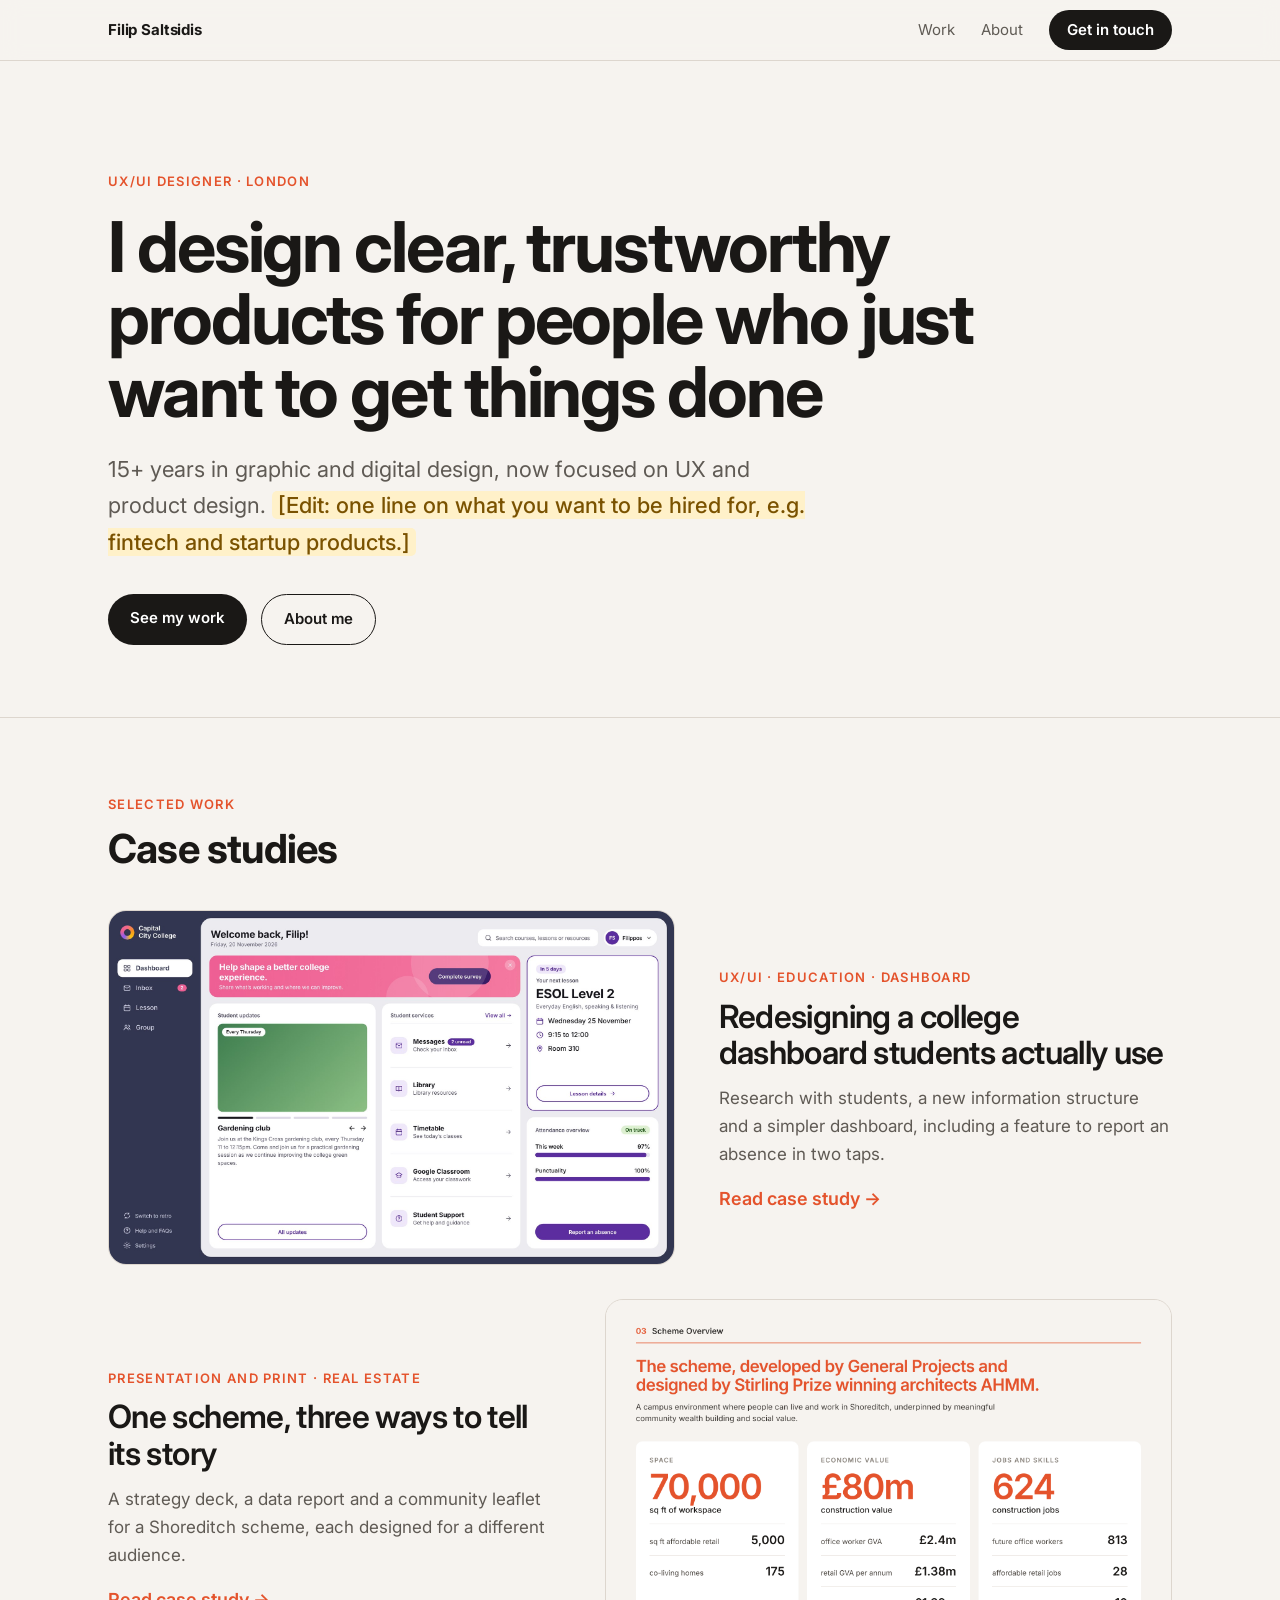
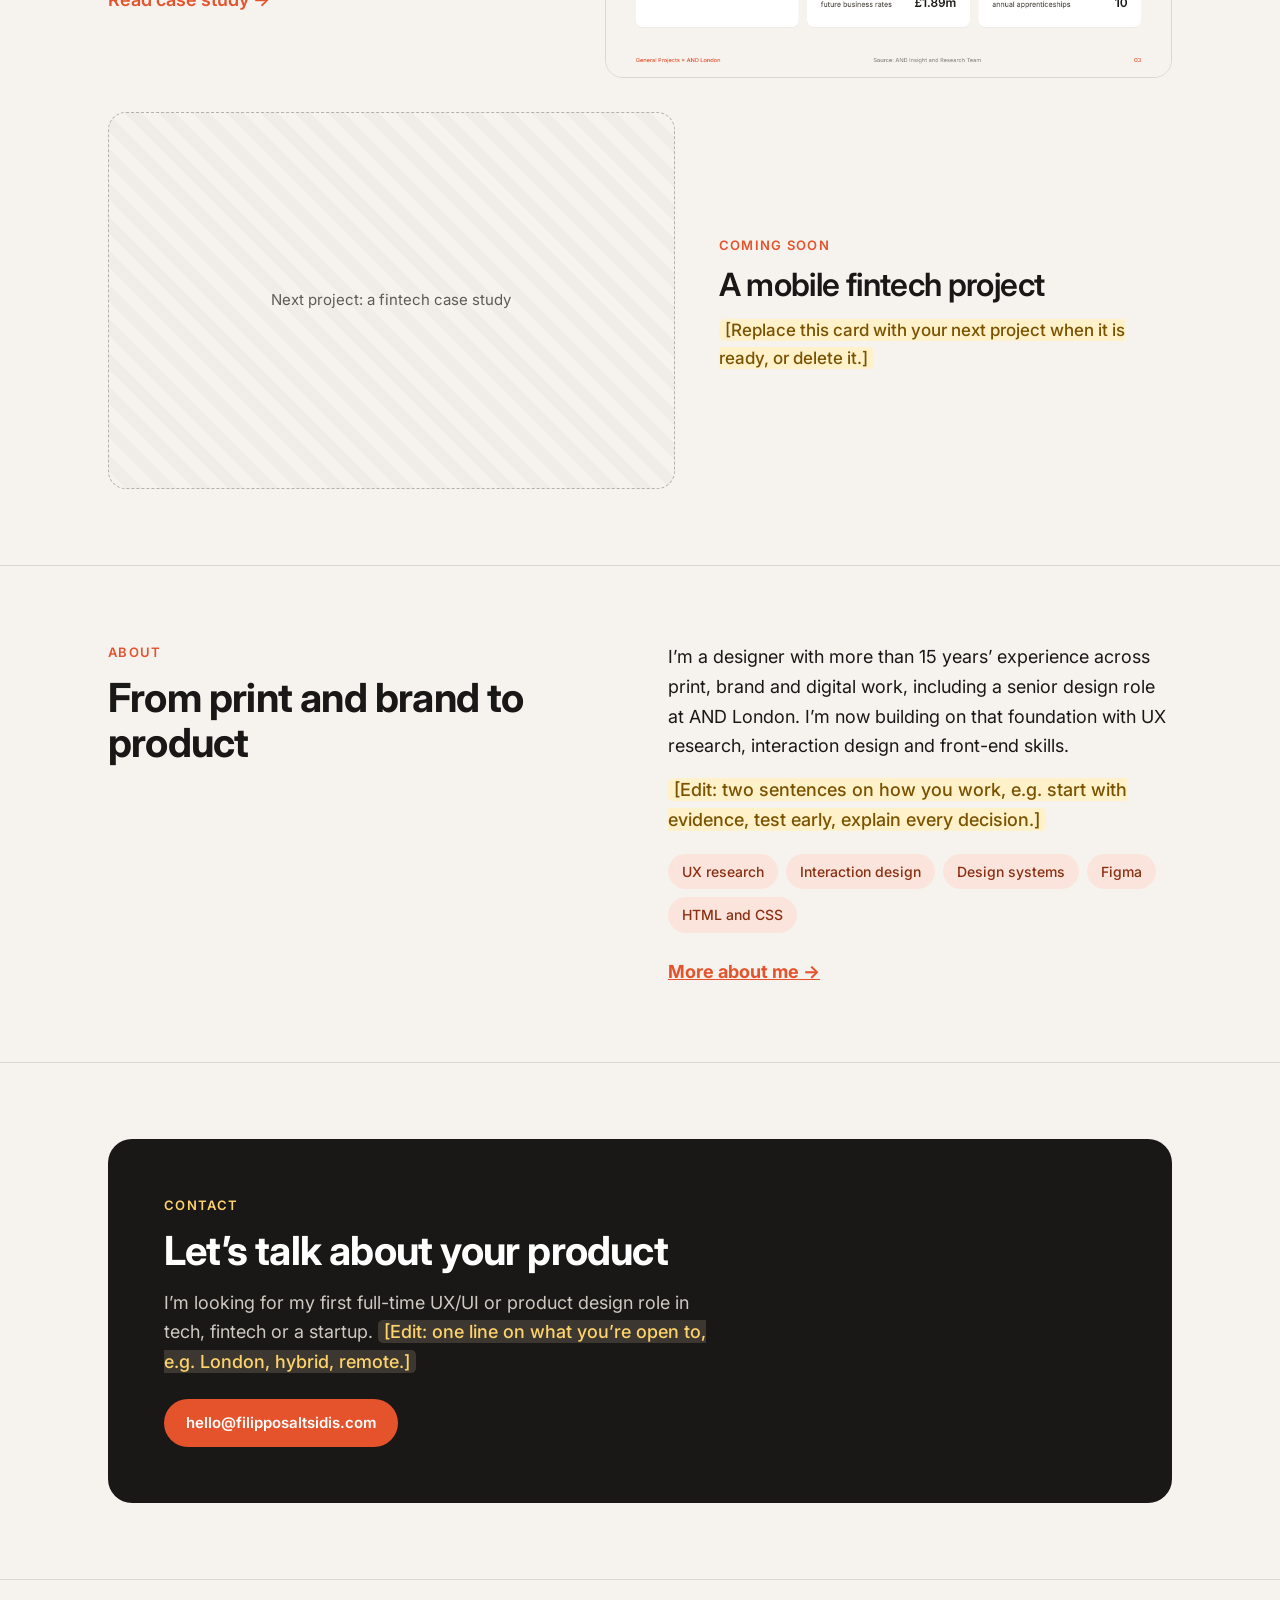
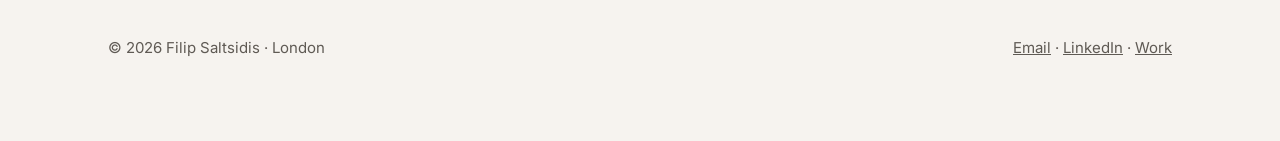
==== index.html @ 52b1c19d "Add files via upload" ====
<!DOCTYPE html>
<html lang="en"><head><meta charset="utf-8">
<meta name="viewport" content="width=device-width,initial-scale=1">
<title>Filip Saltsidis · UX/UI designer, London</title>
<meta name="description" content="UX/UI designer with 15+ years in digital and print design. Case studies in product, dashboards and fintech.">
<meta property="og:title" content="Filip Saltsidis · UX/UI designer, London"><meta property="og:description" content="UX/UI designer with 15+ years in digital and print design. Case studies in product, dashboards and fintech.">
<link rel="icon" href="data:image/svg+xml,%3Csvg xmlns='http://www.w3.org/2000/svg' viewBox='0 0 64 64'%3E%3Crect width='64' height='64' rx='14' fill='%231A1816'/%3E%3Ctext x='32' y='44' font-family='Arial' font-weight='700' font-size='34' text-anchor='middle' fill='%23E4532C'%3EF%3C/text%3E%3C/svg%3E">
<link rel="preconnect" href="https://fonts.googleapis.com">
<link href="https://fonts.googleapis.com/css2?family=Inter:wght@400;500;600;700&display=swap" rel="stylesheet">
<link rel="stylesheet" href="style.css">
</head><body>
<nav><div class="w"><a class="logo" href="index.html">Filip Saltsidis</a>
<a href="index.html#work">Work</a><a href="about.html">About</a><a class="btn" href="index.html#contact">Get in touch</a></div></nav>

<header class="hero"><div class="w">
<span class="tag">UX/UI designer · London</span>
<h1>I design clear, trustworthy products for people who just want to get things done</h1>
<p class="lead">15+ years in graphic and digital design, now focused on UX and product design. <span class="ph">[Edit: one line on what you want to be hired for, e.g. fintech and startup products.]</span></p>
<div class="cta"><a class="btn" href="#work">See my work</a><a class="btn ghost" href="about.html">About me</a></div>
</div></header>

<section id="work"><div class="w">
<div class="k">Selected work</div><h2>Case studies</h2>
<div class="projects">

<a class="project" href="work/dashboard.html">
<div class="pimg"><img src="img/dashboard-redesign.jpg" alt="Redesigned student dashboard for Capital City College" loading="lazy"></div>
<div><span class="tag">UX/UI · Education · Dashboard</span><h3>Redesigning a college dashboard students actually use</h3>
<p>Research with students, a new information structure and a simpler dashboard, including a feature to report an absence in two taps.</p><span class="more">Read case study →</span></div></a>

<a class="project" href="work/singer-street.html">
<div class="pimg"><img src="img/redesign-02-scheme-overview.png" alt="Redesigned Scheme Overview slide" loading="lazy"></div>
<div><span class="tag">Presentation and print · Real estate</span><h3>One scheme, three ways to tell its story</h3>
<p>A strategy deck, a data report and a community leaflet for a Shoreditch scheme, each designed for a different audience.</p><span class="more">Read case study →</span></div></a>

<div class="project soon">
<div class="pimg">Next project: a fintech case study</div>
<div><span class="tag">Coming soon</span><h3>A mobile fintech project</h3>
<p><span class="ph">[Replace this card with your next project when it is ready, or delete it.]</span></p></div></div>

</div></div></section>

<section id="about"><div class="w"><div class="about-grid">
<div><div class="k">About</div><h2>From print and brand to product</h2></div>
<div><p>I’m a designer with more than 15 years’ experience across print, brand and digital work, including a senior design role at AND London. I’m now building on that foundation with UX research, interaction design and front-end skills.</p>
<p><span class="ph">[Edit: two sentences on how you work, e.g. start with evidence, test early, explain every decision.]</span></p>
<div class="chips"><span class="chip">UX research</span><span class="chip">Interaction design</span><span class="chip">Design systems</span><span class="chip">Figma</span><span class="chip">HTML and CSS</span></div>
<p style="margin-top:24px"><a href="about.html"><b>More about me →</b></a></p></div>
</div></div></section>
<section id="contact"><div class="w"><div class="contact-box">
<div class="k" style="color:#ffd36b">Contact</div>
<h2>Let’s talk about your product</h2>
<p>I’m looking for my first full-time UX/UI or product design role in tech, fintech or a startup. <span class="ph">[Edit: one line on what you’re open to, e.g. London, hybrid, remote.]</span></p>
<a class="btn" href="mailto:hello@filipposaltsidis.com">hello@filipposaltsidis.com</a>
</div></div></section>
<footer><div class="w"><div class="row"><span>© 2026 Filip Saltsidis · London</span>
<span><a href="mailto:hello@filipposaltsidis.com">Email</a> · <a href="https://www.linkedin.com/in/your-profile">LinkedIn</a> · <a href="index.html#work">Work</a></span></div></div></footer>
</body></html>
---- style.css ----
:root{--bg:#F6F3EF;--ink:#1A1816;--m:#5f5a54;--o:#E4532C;--line:#DDD6CE;--w:#fff;--ph:#fff1c9;--phi:#7a5200;--tint:#FBE4DB}
*{box-sizing:border-box;margin:0}
html{scroll-behavior:smooth;scroll-padding-top:70px}
body{background:var(--bg);color:var(--ink);font:400 18px/1.65 Inter,system-ui,-apple-system,sans-serif;-webkit-font-smoothing:antialiased}
img{max-width:100%}
a{color:var(--o)}
.w{max-width:1120px;margin:0 auto;padding:0 28px}.n{max-width:700px}

/* nav */
nav{position:sticky;top:0;z-index:5;background:rgba(246,243,239,.92);backdrop-filter:blur(10px);border-bottom:1px solid var(--line)}
nav .w{display:flex;gap:26px;height:60px;align-items:center;font-size:15px;color:var(--m);white-space:nowrap}
nav .logo{color:var(--ink);font-weight:700;letter-spacing:-.01em;margin-right:auto;text-decoration:none}
nav a{color:inherit;text-decoration:none}nav a:hover,nav a[aria-current]{color:var(--o)}
nav a.btn{color:#fff}

/* buttons */
.btn{display:inline-block;background:var(--ink);color:#fff;text-decoration:none;font-weight:600;font-size:15px;padding:12px 22px;border-radius:99px;transition:background .15s,transform .15s}
.btn:hover{background:var(--o);color:#fff}
.btn.ghost{background:transparent;color:var(--ink);border:1.5px solid var(--ink)}
.btn.ghost:hover{background:var(--ink);color:#fff}
nav .btn{padding:8px 18px}nav .btn:hover{color:#fff}

/* type */
.tag,.k{font-size:13px;font-weight:600;letter-spacing:.1em;text-transform:uppercase;color:var(--o)}
.k{margin-bottom:12px}
h1{font-size:clamp(38px,6vw,70px);line-height:1.04;font-weight:700;letter-spacing:-.03em;margin:16px 0 22px;max-width:900px}
h2{font-size:clamp(28px,4vw,40px);line-height:1.12;font-weight:700;letter-spacing:-.02em;margin-bottom:20px}
h3{font-size:20px;font-weight:600;margin-bottom:6px}
.lead{font-size:22px;color:var(--m);max-width:720px}
p+p{margin-top:14px}
.ph{background:var(--ph);border-radius:5px;padding:1px 6px;font-weight:500;color:var(--phi)}

/* layout */
header.top{padding:88px 0 48px}
section{padding:76px 0;border-top:1px solid var(--line)}
.grid{display:grid;gap:22px;margin-top:34px}.g3{grid-template-columns:repeat(auto-fit,minmax(250px,1fr))}.g2{grid-template-columns:repeat(auto-fit,minmax(340px,1fr))}
.card{background:var(--w);border:1px solid var(--line);border-radius:16px;padding:26px}
.card p{font-size:16px;color:var(--m)}
.meta{display:grid;grid-template-columns:repeat(auto-fit,minmax(170px,1fr));gap:24px;margin-top:48px;padding-top:26px;border-top:2px solid var(--o)}
.meta small,.credit small{display:block;font-size:12px;letter-spacing:.09em;text-transform:uppercase;color:var(--m);margin-bottom:4px}
.meta span{font-weight:500}
.credit{display:grid;grid-template-columns:repeat(auto-fit,minmax(200px,1fr));gap:20px;margin-top:26px}

/* images */
.shot{border-radius:14px;overflow:hidden;background:#fff;border:1px solid var(--line)}
.shot img{display:block;width:100%;height:auto}
figcaption{font-size:14px;color:var(--m);margin-top:10px}
figure.big{margin:44px 0 0}
.empty{aspect-ratio:3/2;border:1.5px dashed #b8b0a6;border-radius:14px;display:grid;place-items:center;text-align:center;color:var(--m);font-size:15px;padding:24px;background:repeating-linear-gradient(45deg,transparent 0 12px,rgba(0,0,0,.025) 12px 24px)}
.empty.wide{aspect-ratio:16/8}
.ba{display:grid;grid-template-columns:1fr 1fr;gap:22px;margin-top:30px}
.mob{display:grid;grid-template-columns:minmax(0,320px) 1fr;gap:48px;align-items:center;margin-top:36px}
.mob .shot{border-radius:28px}

/* lists, numbers, quotes */
ul.c{list-style:none;padding:0;margin-top:14px}
ul.c li{padding:10px 0 10px 28px;position:relative;border-bottom:1px solid var(--line)}
ul.c li:before{content:"→";position:absolute;left:0;color:var(--o);font-weight:700}
.num{display:inline-grid;place-items:center;width:30px;height:30px;border-radius:50%;background:var(--o);color:#fff;font-weight:700;font-size:14px;margin-bottom:14px}
.card .stat{font-size:40px;font-weight:700;color:var(--o);letter-spacing:-.02em;line-height:1;margin-bottom:10px}
.quote{border-left:3px solid var(--o);padding:6px 0 6px 22px;font-size:20px;margin-top:28px;max-width:680px}
.quote small{display:block;font-size:14px;color:var(--m);margin-top:6px}

/* home */
.hero{padding:104px 0 72px}
.hero h1{max-width:980px}
.cta{display:flex;gap:14px;flex-wrap:wrap;margin-top:34px}
.projects{display:grid;gap:34px;margin-top:38px}
.project{display:grid;grid-template-columns:1.25fr 1fr;gap:44px;align-items:center;text-decoration:none;color:inherit}
.project:nth-child(even){grid-template-columns:1fr 1.25fr}
.project:nth-child(even) .pimg{order:2}
.pimg{border-radius:18px;overflow:hidden;border:1px solid var(--line);background:#fff;transition:transform .25s,box-shadow .25s}
.pimg img{display:block;width:100%;height:auto}
.project:hover .pimg{transform:translateY(-4px);box-shadow:0 18px 40px -22px rgba(26,24,22,.35)}
.project h3{font-size:clamp(24px,3vw,32px);line-height:1.15;letter-spacing:-.02em;margin:8px 0 12px}
.project p{color:var(--m);font-size:17px}
.project .more{display:inline-block;margin-top:16px;font-weight:600;color:var(--o)}
.project.soon .pimg{aspect-ratio:3/2;display:grid;place-items:center;border-style:dashed;border-color:#b8b0a6;color:var(--m);background:repeating-linear-gradient(45deg,transparent 0 12px,rgba(0,0,0,.025) 12px 24px);font-size:15px}
.chips{display:flex;flex-wrap:wrap;gap:8px;margin-top:20px}
.chip{font-size:14px;padding:6px 14px;border-radius:99px;background:var(--tint);color:#8a2f12;font-weight:500}
.about-grid{display:grid;grid-template-columns:1fr 1fr;gap:56px;align-items:start}
.contact-box{background:var(--ink);color:#fff;border-radius:24px;padding:56px;margin:0 0 0}
.contact-box h2{color:#fff;margin-bottom:14px}.contact-box p{color:#cfc9c1;max-width:560px}
.contact-box .btn{background:var(--o);margin-top:22px}.contact-box .btn:hover{background:#fff;color:var(--ink)}
.contact-box .ph{background:rgba(255,241,201,.15);color:#ffd36b}
.next{display:flex;justify-content:space-between;gap:20px;flex-wrap:wrap;font-weight:600}

footer{padding:56px 0 80px;border-top:1px solid var(--line);color:var(--m);font-size:15px}
footer .row{display:flex;justify-content:space-between;gap:20px;flex-wrap:wrap}
footer a{color:var(--m)}footer a:hover{color:var(--o)}
.fn{font-size:14px;margin-bottom:18px}

@media(max-width:820px){
 .ba,.mob,.project,.project:nth-child(even),.about-grid{grid-template-columns:1fr}
 .project:nth-child(even) .pimg{order:0}
 .project{gap:20px}
 .hero{padding:56px 0 48px}header.top{padding-top:52px}section{padding:52px 0}
 .contact-box{padding:34px 26px}
 nav .w{gap:14px;padding:0 18px;font-size:14px}nav .btn{padding:7px 14px;font-size:14px}
}
@media(prefers-reduced-motion:reduce){*{transition:none!important;scroll-behavior:auto!important}}
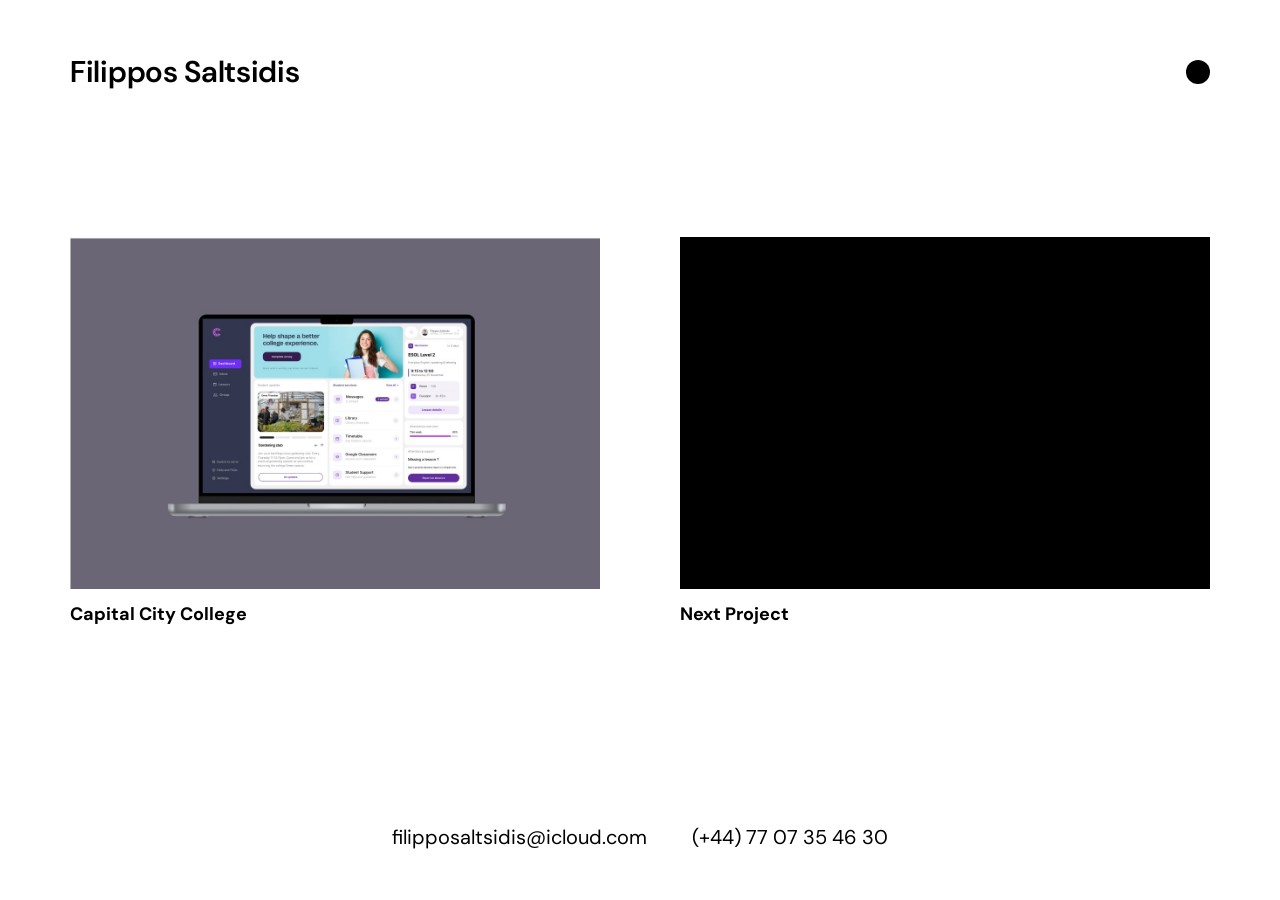
==== commit 97adcb3e: "Add files via upload" ====
--- a/index.html
+++ b/index.html
@@ -1,58 +1,23 @@
 <!DOCTYPE html>
 <html lang="en"><head><meta charset="utf-8">
 <meta name="viewport" content="width=device-width,initial-scale=1">
-<title>Filip Saltsidis · UX/UI designer, London</title>
-<meta name="description" content="UX/UI designer with 15+ years in digital and print design. Case studies in product, dashboards and fintech.">
-<meta property="og:title" content="Filip Saltsidis · UX/UI designer, London"><meta property="og:description" content="UX/UI designer with 15+ years in digital and print design. Case studies in product, dashboards and fintech.">
+<title>Filippos Saltsidis · UX/UI designer, London</title>
+<meta name="description" content="Filippos Saltsidis is a London-based UX/UI designer. Selected work and contact details.">
+<meta property="og:title" content="Filippos Saltsidis · UX/UI designer, London"><meta property="og:description" content="Filippos Saltsidis is a London-based UX/UI designer. Selected work and contact details.">
 <link rel="icon" href="data:image/svg+xml,%3Csvg xmlns='http://www.w3.org/2000/svg' viewBox='0 0 64 64'%3E%3Crect width='64' height='64' rx='14' fill='%231A1816'/%3E%3Ctext x='32' y='44' font-family='Arial' font-weight='700' font-size='34' text-anchor='middle' fill='%23E4532C'%3EF%3C/text%3E%3C/svg%3E">
-<link rel="preconnect" href="https://fonts.googleapis.com">
-<link href="https://fonts.googleapis.com/css2?family=Inter:wght@400;500;600;700&display=swap" rel="stylesheet">
+<link rel="preconnect" href="https://fonts.googleapis.com"><link rel="preconnect" href="https://fonts.gstatic.com" crossorigin>
+<link href="https://fonts.googleapis.com/css2?family=DM+Sans:opsz,wght@9..40,400;9..40,600;9..40,700&display=swap" rel="stylesheet">
 <link rel="stylesheet" href="style.css">
-</head><body>
-<nav><div class="w"><a class="logo" href="index.html">Filip Saltsidis</a>
-<a href="index.html#work">Work</a><a href="about.html">About</a><a class="btn" href="index.html#contact">Get in touch</a></div></nav>
+</head><body class="v2">
+<header class="site-head"><a class="name" href="index.html">Filippos Saltsidis</a><a class="dot" href="about.html" aria-label="About" title="About"></a></header>
 
-<header class="hero"><div class="w">
-<span class="tag">UX/UI designer · London</span>
-<h1>I design clear, trustworthy products for people who just want to get things done</h1>
-<p class="lead">15+ years in graphic and digital design, now focused on UX and product design. <span class="ph">[Edit: one line on what you want to be hired for, e.g. fintech and startup products.]</span></p>
-<div class="cta"><a class="btn" href="#work">See my work</a><a class="btn ghost" href="about.html">About me</a></div>
-</div></header>
-
-<section id="work"><div class="w">
-<div class="k">Selected work</div><h2>Case studies</h2>
-<div class="projects">
-
-<a class="project" href="work/dashboard.html">
-<div class="pimg"><img src="img/dashboard-redesign.jpg" alt="Redesigned student dashboard for Capital City College" loading="lazy"></div>
-<div><span class="tag">UX/UI · Education · Dashboard</span><h3>Redesigning a college dashboard students actually use</h3>
-<p>Research with students, a new information structure and a simpler dashboard, including a feature to report an absence in two taps.</p><span class="more">Read case study →</span></div></a>
-
-<a class="project" href="work/singer-street.html">
-<div class="pimg"><img src="img/redesign-02-scheme-overview.png" alt="Redesigned Scheme Overview slide" loading="lazy"></div>
-<div><span class="tag">Presentation and print · Real estate</span><h3>One scheme, three ways to tell its story</h3>
-<p>A strategy deck, a data report and a community leaflet for a Shoreditch scheme, each designed for a different audience.</p><span class="more">Read case study →</span></div></a>
-
-<div class="project soon">
-<div class="pimg">Next project: a fintech case study</div>
-<div><span class="tag">Coming soon</span><h3>A mobile fintech project</h3>
-<p><span class="ph">[Replace this card with your next project when it is ready, or delete it.]</span></p></div></div>
-
-</div></div></section>
-
-<section id="about"><div class="w"><div class="about-grid">
-<div><div class="k">About</div><h2>From print and brand to product</h2></div>
-<div><p>I’m a designer with more than 15 years’ experience across print, brand and digital work, including a senior design role at AND London. I’m now building on that foundation with UX research, interaction design and front-end skills.</p>
-<p><span class="ph">[Edit: two sentences on how you work, e.g. start with evidence, test early, explain every decision.]</span></p>
-<div class="chips"><span class="chip">UX research</span><span class="chip">Interaction design</span><span class="chip">Design systems</span><span class="chip">Figma</span><span class="chip">HTML and CSS</span></div>
-<p style="margin-top:24px"><a href="about.html"><b>More about me →</b></a></p></div>
-</div></div></section>
-<section id="contact"><div class="w"><div class="contact-box">
-<div class="k" style="color:#ffd36b">Contact</div>
-<h2>Let’s talk about your product</h2>
-<p>I’m looking for my first full-time UX/UI or product design role in tech, fintech or a startup. <span class="ph">[Edit: one line on what you’re open to, e.g. London, hybrid, remote.]</span></p>
-<a class="btn" href="mailto:hello@filipposaltsidis.com">hello@filipposaltsidis.com</a>
-</div></div></section>
-<footer><div class="w"><div class="row"><span>© 2026 Filip Saltsidis · London</span>
-<span><a href="mailto:hello@filipposaltsidis.com">Email</a> · <a href="https://www.linkedin.com/in/your-profile">LinkedIn</a> · <a href="index.html#work">Work</a></span></div></div></footer>
+<main class="home">
+<a class="card2" href="work/dashboard.html">
+<div class="im"><img src="img/home/ccc-cover.jpg" alt="Redesigned Capital City College student dashboard shown on a laptop"></div>
+<div class="cap">Capital City College</div></a>
+<div class="card2">
+<div class="im"></div>
+<div class="cap">Next Project</div></div>
+</main>
+<footer class="foot2"><a href="mailto:filipposaltsidis@icloud.com">filipposaltsidis@icloud.com</a><a href="tel:+447707354630">(+44) 77 07 35 46 30</a></footer>
 </body></html>
--- a/style.css
+++ b/style.css
@@ -99,3 +99,36 @@
  nav .w{gap:14px;padding:0 18px;font-size:14px}nav .btn{padding:7px 14px;font-size:14px}
 }
 @media(prefers-reduced-motion:reduce){*{transition:none!important;scroll-behavior:auto!important}}
+
+/* ===== v2: new site header, home grid, About page (from Figma designs) ===== */
+body{font-family:"DM Sans",Arial,Helvetica,sans-serif}
+.site-head{height:144px;display:flex;align-items:center;justify-content:space-between;padding:0 70px}
+.site-head .name{font-size:30px;line-height:1.2;font-weight:600;letter-spacing:-.01em;color:inherit;text-decoration:none}
+.dot{position:relative;width:24px;height:24px;border-radius:50%;background:#000;display:block;transition:transform .2s}
+.dot::after{content:"";position:absolute;inset:-12px}
+.dot:hover{transform:scale(1.3)}
+.dot:focus-visible,.site-head .name:focus-visible{outline:2px solid #000;outline-offset:6px}
+body.v2{background:#fff;color:#000;font-size:20px;line-height:25.5px;min-height:100vh;display:flex;flex-direction:column}
+body.v2 a{color:inherit;text-decoration:none}
+body.v2 main{flex:1}
+.home{display:grid;grid-template-columns:1fr 1fr;gap:80px;padding:93px 70px 120px;align-content:start}
+.card2{display:block}
+.card2 .im{aspect-ratio:967/642;background:#000;overflow:hidden}
+.card2 .im img{display:block;width:100%;height:100%;object-fit:cover}
+.card2 .cap{margin-top:14px;font-size:18px;line-height:23px;font-weight:700}
+a.card2 .im img{transition:transform .5s}
+a.card2:hover .im img{transform:scale(1.03)}
+.about{padding:92px 70px 120px 23.1%;max-width:calc(23.1% + 760px + 70px)}
+.about p,.about ul{margin:0 0 25.5px}
+.about ul{padding:0 0 0 30px}
+.about li{padding:0}
+.about .credit{margin-top:51px;margin-bottom:0}
+.about a:hover,.foot2 a:hover{text-decoration:underline}
+.foot2{display:flex;justify-content:center;gap:45px;padding:0 70px 50px;flex-wrap:wrap;border-top:0;color:#000;font-size:20px;line-height:25.5px}
+@media(max-width:820px){
+ .site-head{height:88px;padding:0 20px}.site-head .name{font-size:22px}
+ .home{grid-template-columns:1fr;gap:32px;padding:32px 20px 80px}
+ .about{padding:32px 20px 80px;max-width:none}
+ .foot2{padding:0 20px 32px;gap:0 28px}
+}
+@media(prefers-reduced-motion:reduce){.dot,a.card2 .im img{transition:none}}
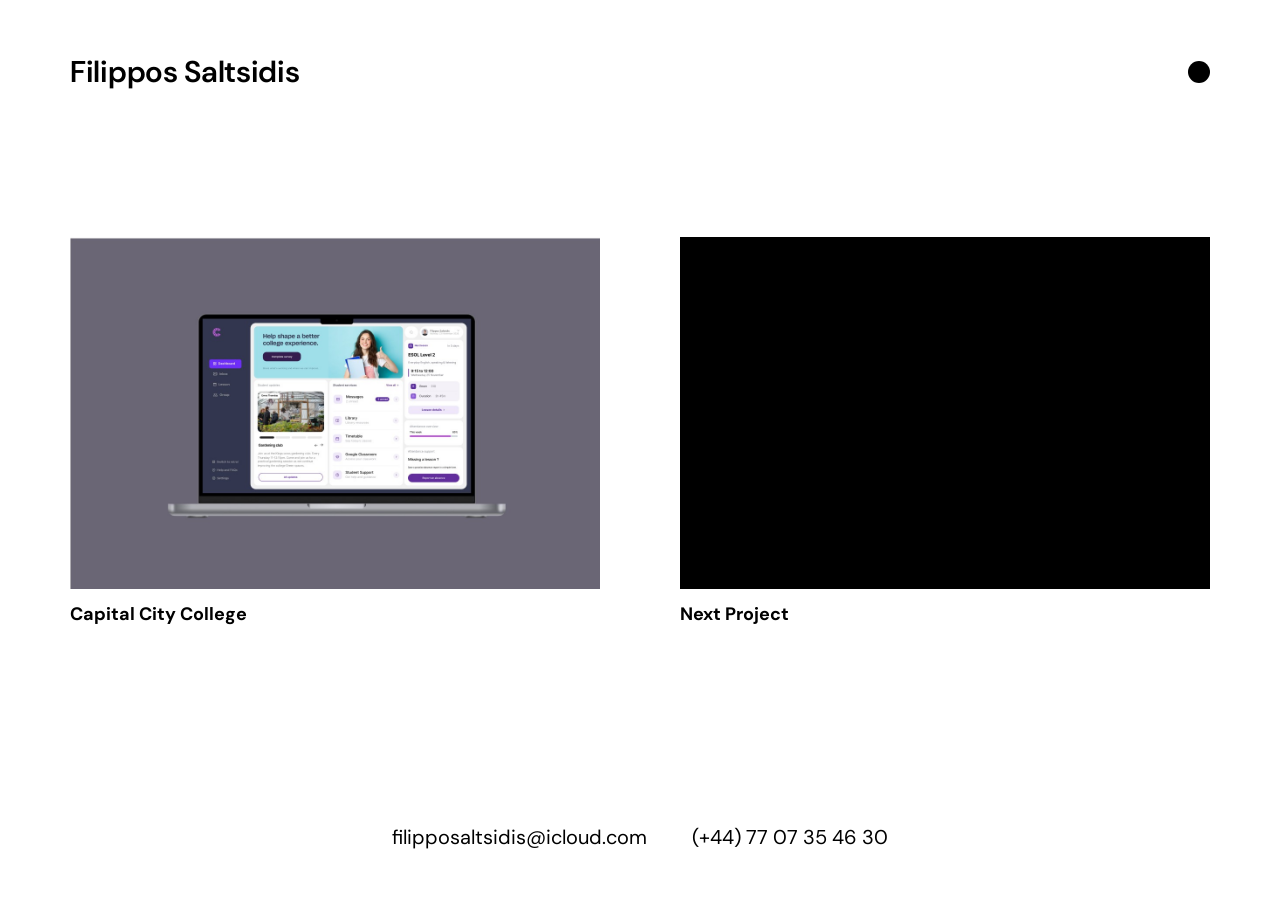
==== commit 9fe2cec1: "Add files via upload" ====
--- a/index.html
+++ b/index.html
@@ -6,7 +6,7 @@
 <meta property="og:title" content="Filippos Saltsidis · UX/UI designer, London"><meta property="og:description" content="Filippos Saltsidis is a London-based UX/UI designer. Selected work and contact details.">
 <link rel="icon" href="data:image/svg+xml,%3Csvg xmlns='http://www.w3.org/2000/svg' viewBox='0 0 64 64'%3E%3Crect width='64' height='64' rx='14' fill='%231A1816'/%3E%3Ctext x='32' y='44' font-family='Arial' font-weight='700' font-size='34' text-anchor='middle' fill='%23E4532C'%3EF%3C/text%3E%3C/svg%3E">
 <link rel="preconnect" href="https://fonts.googleapis.com"><link rel="preconnect" href="https://fonts.gstatic.com" crossorigin>
-<link href="https://fonts.googleapis.com/css2?family=DM+Sans:opsz,wght@9..40,400;9..40,600;9..40,700&display=swap" rel="stylesheet">
+<link href="https://fonts.googleapis.com/css2?family=DM+Sans:opsz,wght@9..40,400;9..40,500;9..40,600;9..40,700&display=swap" rel="stylesheet">
 <link rel="stylesheet" href="style.css">
 </head><body class="v2">
 <header class="site-head"><a class="name" href="index.html">Filippos Saltsidis</a><a class="dot" href="about.html" aria-label="About" title="About"></a></header>
--- a/style.css
+++ b/style.css
@@ -104,7 +104,7 @@
 body{font-family:"DM Sans",Arial,Helvetica,sans-serif}
 .site-head{height:144px;display:flex;align-items:center;justify-content:space-between;padding:0 70px}
 .site-head .name{font-size:30px;line-height:1.2;font-weight:600;letter-spacing:-.01em;color:inherit;text-decoration:none}
-.dot{position:relative;width:24px;height:24px;border-radius:50%;background:#000;display:block;transition:transform .2s}
+.dot{position:relative;width:22px;height:22px;border-radius:50%;background:#000;display:block;transition:transform .2s}
 .dot::after{content:"";position:absolute;inset:-12px}
 .dot:hover{transform:scale(1.3)}
 .dot:focus-visible,.site-head .name:focus-visible{outline:2px solid #000;outline-offset:6px}
@@ -132,3 +132,36 @@
  .foot2{padding:0 20px 32px;gap:0 28px}
 }
 @media(prefers-reduced-motion:reduce){.dot,a.card2 .im img{transition:none}}
+
+/* ===== project page ===== */
+.site-head.over{position:absolute;left:0;right:0;top:0;z-index:2;color:#fff}
+.site-head.over .dot{background:#fff}
+.site-head.over .dot:focus-visible,.site-head.over .name:focus-visible{outline-color:#fff}
+.proj{padding-bottom:53.5px}
+.proj .phero{display:block;width:100%;height:auto;padding:0}
+.proj h1{font-size:38px;line-height:46px;font-weight:500;letter-spacing:-.06px;margin:22.5px 70px 0;max-width:none}
+.proj .intro{display:grid;grid-template-columns:345px 1fr;margin:55.3px 70px 0;padding-right:0;align-items:start}
+.meta2{list-style:none;padding:0;margin:0;font-size:16px;line-height:20px;font-weight:500}
+.lead2{max-width:955px}
+.lead2 p{margin:0;font-size:24px;line-height:31px;font-weight:500}
+.lead2 p.clamp{display:-webkit-box;-webkit-line-clamp:4;-webkit-box-orient:vertical;overflow:hidden}
+.more{display:block;margin:31px 0 0;padding:0;background:none;border:0;font:inherit;font-size:24px;line-height:31px;font-weight:500;color:#000;text-decoration:underline;text-underline-offset:0px;text-decoration-thickness:1.5px;cursor:pointer}
+.more:hover{text-decoration-thickness:2px}
+.more:focus-visible{outline:2px solid #000;outline-offset:4px}
+.proj .large{display:block;width:calc(100% - 140px);height:auto;margin:80px 70px 0;aspect-ratio:3/2;background:#b0b0b0}
+@media(max-width:820px){
+ .proj h1{font-size:28px;line-height:34px;margin:20px 20px 0}
+ .proj .intro{grid-template-columns:1fr;margin:28px 20px 0;gap:24px}
+ .lead2 p,.more{font-size:20px;line-height:26px}
+ .more{margin-top:16px}
+ .proj .large{width:calc(100% - 40px);margin:48px 20px 0}
+}
+
+.more[hidden]{display:block;visibility:hidden}
+
+/* below 1400px the laptop would sit under the white name, so the header goes above the image */
+@media(max-width:1399px){
+ .site-head.over{position:static;color:#000}
+ .site-head.over .dot{background:#000}
+ .site-head.over .dot:focus-visible,.site-head.over .name:focus-visible{outline-color:#000}
+}
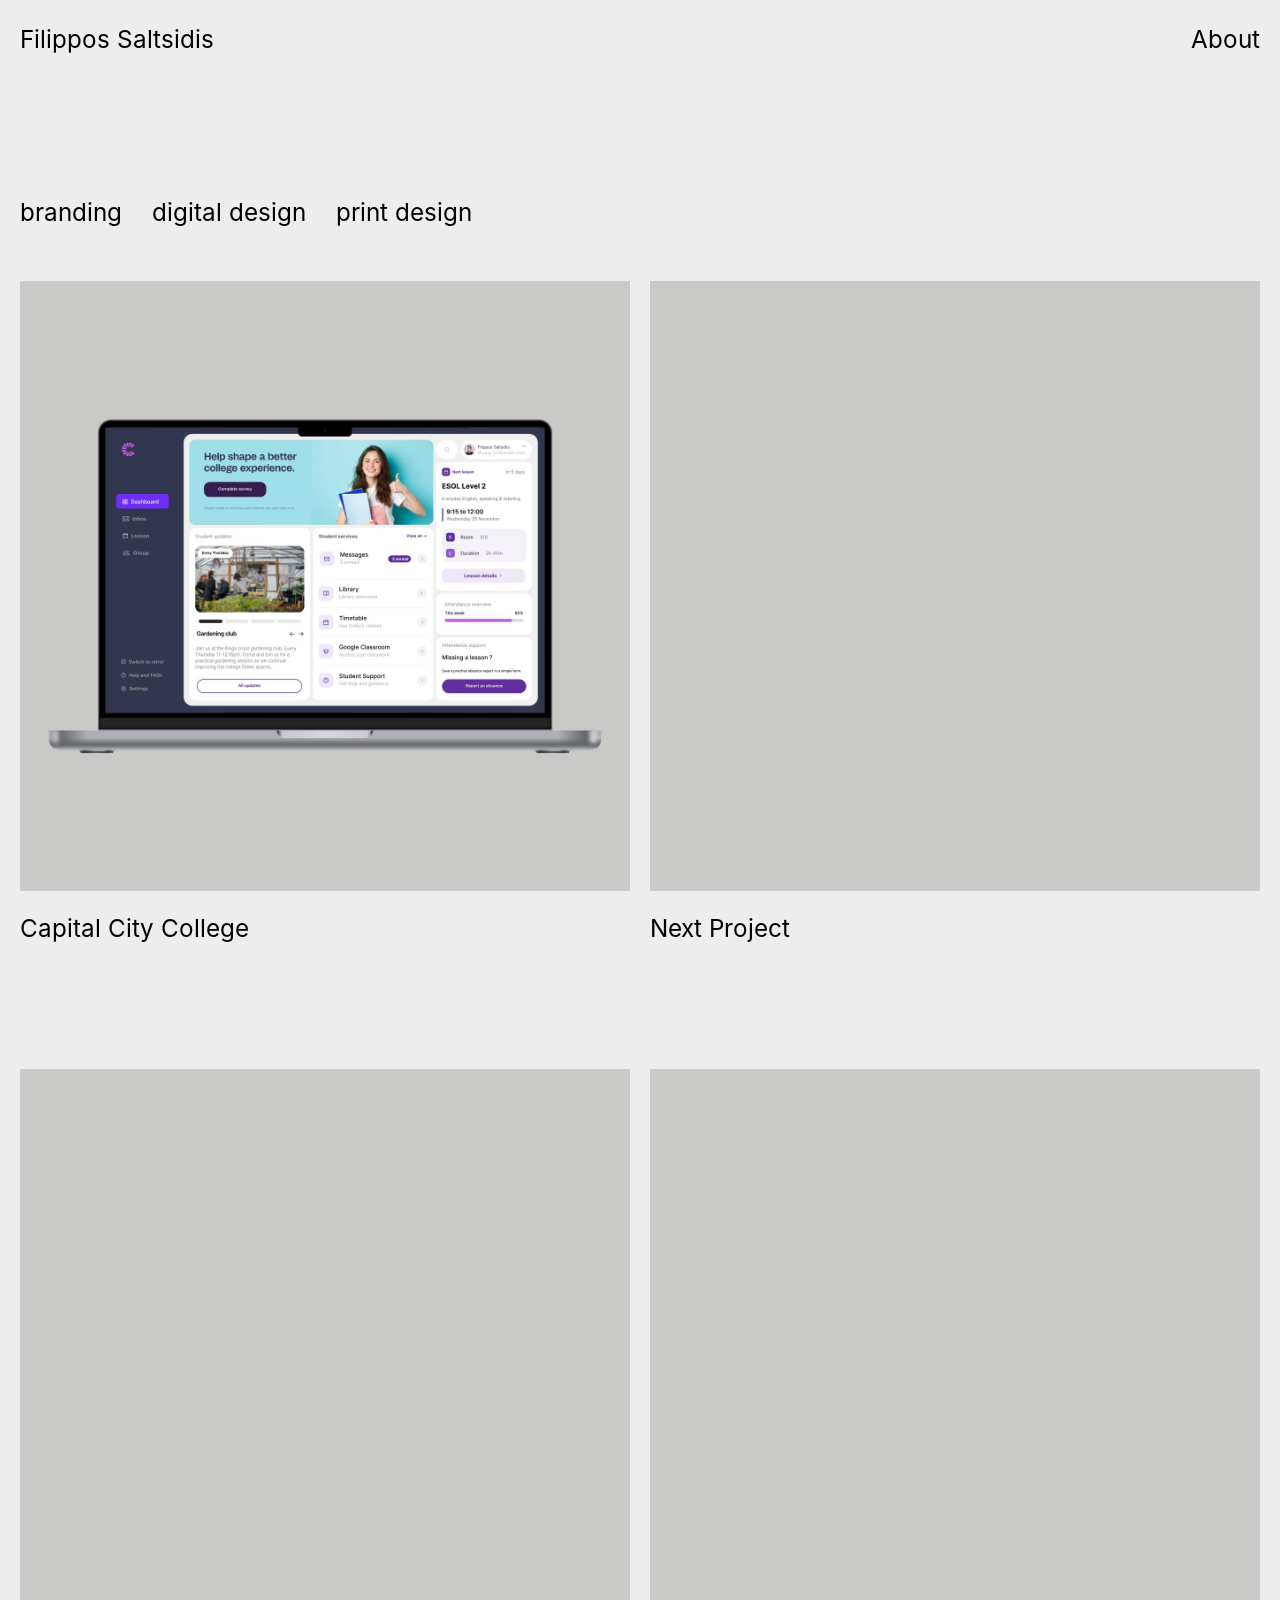
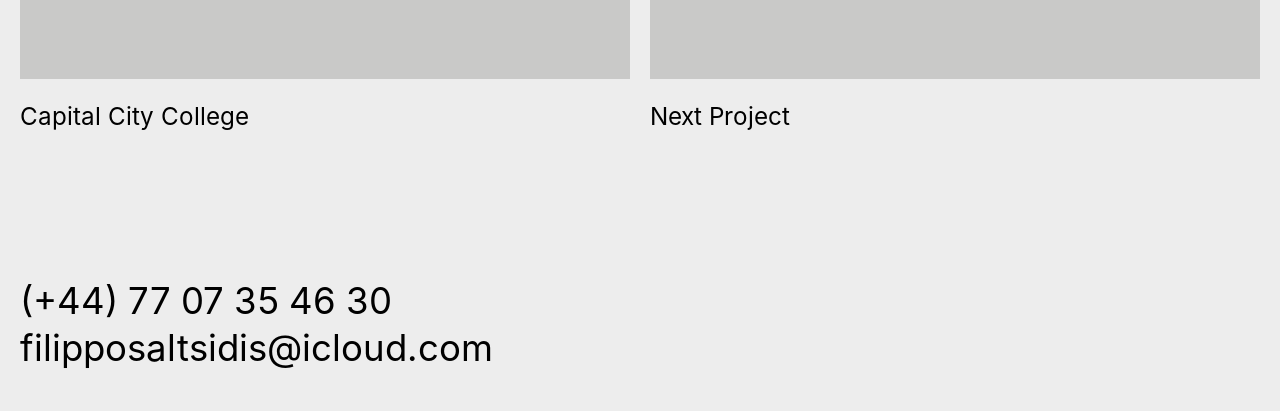
==== commit b9f6b900: "Add files via upload" ====
--- a/index.html
+++ b/index.html
@@ -2,22 +2,20 @@
 <html lang="en"><head><meta charset="utf-8">
 <meta name="viewport" content="width=device-width,initial-scale=1">
 <title>Filippos Saltsidis · UX/UI designer, London</title>
-<meta name="description" content="Filippos Saltsidis is a London-based UX/UI designer. Selected work and contact details.">
-<meta property="og:title" content="Filippos Saltsidis · UX/UI designer, London"><meta property="og:description" content="Filippos Saltsidis is a London-based UX/UI designer. Selected work and contact details.">
-<link rel="icon" href="data:image/svg+xml,%3Csvg xmlns='http://www.w3.org/2000/svg' viewBox='0 0 64 64'%3E%3Crect width='64' height='64' rx='14' fill='%231A1816'/%3E%3Ctext x='32' y='44' font-family='Arial' font-weight='700' font-size='34' text-anchor='middle' fill='%23E4532C'%3EF%3C/text%3E%3C/svg%3E">
-<link rel="preconnect" href="https://fonts.googleapis.com"><link rel="preconnect" href="https://fonts.gstatic.com" crossorigin>
-<link href="https://fonts.googleapis.com/css2?family=DM+Sans:opsz,wght@9..40,400;9..40,500;9..40,600;9..40,700&display=swap" rel="stylesheet">
+<meta name="description" content="Filippos Saltsidis is a London-based UX/UI designer. Selected work.">
+<meta property="og:title" content="Filippos Saltsidis · UX/UI designer, London"><meta property="og:description" content="Filippos Saltsidis is a London-based UX/UI designer. Selected work.">
+<link rel="icon" href="data:image/svg+xml,%3Csvg xmlns='http://www.w3.org/2000/svg' viewBox='0 0 64 64'%3E%3Crect width='64' height='64' rx='14' fill='%23000'/%3E%3Ctext x='32' y='44' font-family='Arial' font-weight='700' font-size='34' text-anchor='middle' fill='%23fff'%3EF%3C/text%3E%3C/svg%3E">
 <link rel="stylesheet" href="style.css">
-</head><body class="v2">
-<header class="site-head"><a class="name" href="index.html">Filippos Saltsidis</a><a class="dot" href="about.html" aria-label="About" title="About"></a></header>
-
+</head><body class="home-page">
+<header class="site-head"><a href="index.html">Filippos Saltsidis</a><a href="about.html">About</a></header>
 <main class="home">
-<a class="card2" href="work/dashboard.html">
-<div class="im"><img src="img/home/ccc-cover.jpg" alt="Redesigned Capital City College student dashboard shown on a laptop"></div>
-<div class="cap">Capital City College</div></a>
-<div class="card2">
-<div class="im"></div>
-<div class="cap">Next Project</div></div>
+<div class="filters"><span>branding</span><span>digital design</span><span>print design</span></div>
+<div class="cards">
+<a class="card" href="work/dashboard.html"><div class="im"><img src="img/home/ccc-cover.jpg" alt="Redesigned Capital City College student dashboard shown on a laptop"></div><p class="cap">Capital City College</p></a>
+<div class="card"><div class="im"></div><p class="cap">Next Project</p></div>
+<div class="card"><div class="im"></div><p class="cap">Capital City College</p></div>
+<div class="card"><div class="im"></div><p class="cap">Next Project</p></div>
+</div>
 </main>
-<footer class="foot2"><a href="mailto:filipposaltsidis@icloud.com">filipposaltsidis@icloud.com</a><a href="tel:+447707354630">(+44) 77 07 35 46 30</a></footer>
+<footer class="contact"><a href="tel:+447707354630">(+44) 77 07 35 46 30</a><a href="mailto:filipposaltsidis@icloud.com">filipposaltsidis@icloud.com</a></footer>
 </body></html>
--- a/style.css
+++ b/style.css
@@ -1,167 +1,78 @@
-:root{--bg:#F6F3EF;--ink:#1A1816;--m:#5f5a54;--o:#E4532C;--line:#DDD6CE;--w:#fff;--ph:#fff1c9;--phi:#7a5200;--tint:#FBE4DB}
-*{box-sizing:border-box;margin:0}
-html{scroll-behavior:smooth;scroll-padding-top:70px}
-body{background:var(--bg);color:var(--ink);font:400 18px/1.65 Inter,system-ui,-apple-system,sans-serif;-webkit-font-smoothing:antialiased}
-img{max-width:100%}
-a{color:var(--o)}
-.w{max-width:1120px;margin:0 auto;padding:0 28px}.n{max-width:700px}
+/* Portfolio v7: built from the Figma SVGs (1440 wide). Type: Neue Haas Grotesk Text Pro 55 Roman, 25/32.
+   The licensed font files go in /fonts (see README). Until they are there the site shows Inter, scaled to the same width. */
+@font-face{font-family:"Neue Haas Grotesk Text Pro";font-weight:400;font-style:normal;font-display:swap;src:url("fonts/NHaasGroteskTXPro-55Rg.woff2") format("woff2"),url("fonts/NHaasGroteskTXPro-55Rg.woff") format("woff")}
+@font-face{font-family:"Fallback Grotesk";font-weight:400;font-style:normal;font-display:swap;src:url("fonts/Inter-Regular.woff") format("woff");size-adjust:96.9%}
+*,*::before,*::after{box-sizing:border-box}
+html{-webkit-text-size-adjust:100%}
+body{margin:0;background:#EDEDED;color:#000;font-family:"Neue Haas Grotesk Text Pro","Fallback Grotesk",Helvetica,Arial,sans-serif;font-weight:400;font-size:17px;line-height:24px;min-height:100vh;display:flex;flex-direction:column;-webkit-font-smoothing:antialiased;text-rendering:optimizeLegibility}
+a{color:inherit;text-decoration:none}
+a:hover{text-decoration:underline}
+a:focus-visible,button:focus-visible{outline:2px solid currentColor;outline-offset:4px}
+img{display:block;max-width:100%}
+p,ul,h1,h2{margin:0;padding:0}
+ul{list-style:none}
 
-/* nav */
-nav{position:sticky;top:0;z-index:5;background:rgba(246,243,239,.92);backdrop-filter:blur(10px);border-bottom:1px solid var(--line)}
-nav .w{display:flex;gap:26px;height:60px;align-items:center;font-size:15px;color:var(--m);white-space:nowrap}
-nav .logo{color:var(--ink);font-weight:700;letter-spacing:-.01em;margin-right:auto;text-decoration:none}
-nav a{color:inherit;text-decoration:none}nav a:hover,nav a[aria-current]{color:var(--o)}
-nav a.btn{color:#fff}
+/* ---------- header ---------- */
+.site-head{display:flex;justify-content:space-between;align-items:flex-start;padding:25px 20px 19px;font-size:19px;line-height:24px}
+.site-head.over{color:#000}
 
-/* buttons */
-.btn{display:inline-block;background:var(--ink);color:#fff;text-decoration:none;font-weight:600;font-size:15px;padding:12px 22px;border-radius:99px;transition:background .15s,transform .15s}
-.btn:hover{background:var(--o);color:#fff}
-.btn.ghost{background:transparent;color:var(--ink);border:1.5px solid var(--ink)}
-.btn.ghost:hover{background:var(--ink);color:#fff}
-nav .btn{padding:8px 18px}nav .btn:hover{color:#fff}
+/* ---------- home ---------- */
+.home{padding:0 20px;flex:1}
+.filters{display:flex;padding-top:90px;font-size:17px;line-height:25px}
+.filters span{margin-right:30px}
+.cards{display:grid;grid-template-columns:1fr;gap:60px;margin-top:40px}
+.card{display:block}
+.card:hover{text-decoration:none}
+.card .im{aspect-ratio:1/1;background:#C9C9C8;overflow:hidden}
+.card .im img{width:100%;height:100%;object-fit:cover}
+.card .cap{margin-top:14px}
+.contact{padding:80px 20px 30px;font-size:25px;line-height:32px}
+.contact a{display:block;width:max-content}
 
-/* type */
-.tag,.k{font-size:13px;font-weight:600;letter-spacing:.1em;text-transform:uppercase;color:var(--o)}
-.k{margin-bottom:12px}
-h1{font-size:clamp(38px,6vw,70px);line-height:1.04;font-weight:700;letter-spacing:-.03em;margin:16px 0 22px;max-width:900px}
-h2{font-size:clamp(28px,4vw,40px);line-height:1.12;font-weight:700;letter-spacing:-.02em;margin-bottom:20px}
-h3{font-size:20px;font-weight:600;margin-bottom:6px}
-.lead{font-size:22px;color:var(--m);max-width:720px}
-p+p{margin-top:14px}
-.ph{background:var(--ph);border-radius:5px;padding:1px 6px;font-weight:500;color:var(--phi)}
+/* ---------- about ---------- */
+.ab{padding:60px 20px 80px;flex:1;max-width:100%}
+.ab p,.ab ul{margin:0 0 24px;max-width:1258px}
+.ab li{position:relative;padding-left:37px}
+.ab li::before{content:"\2022";position:absolute;left:15px}
+.ab a{display:block;width:max-content}
 
-/* layout */
-header.top{padding:88px 0 48px}
-section{padding:76px 0;border-top:1px solid var(--line)}
-.grid{display:grid;gap:22px;margin-top:34px}.g3{grid-template-columns:repeat(auto-fit,minmax(250px,1fr))}.g2{grid-template-columns:repeat(auto-fit,minmax(340px,1fr))}
-.card{background:var(--w);border:1px solid var(--line);border-radius:16px;padding:26px}
-.card p{font-size:16px;color:var(--m)}
-.meta{display:grid;grid-template-columns:repeat(auto-fit,minmax(170px,1fr));gap:24px;margin-top:48px;padding-top:26px;border-top:2px solid var(--o)}
-.meta small,.credit small{display:block;font-size:12px;letter-spacing:.09em;text-transform:uppercase;color:var(--m);margin-bottom:4px}
-.meta span{font-weight:500}
-.credit{display:grid;grid-template-columns:repeat(auto-fit,minmax(200px,1fr));gap:20px;margin-top:26px}
+/* ---------- case study ---------- */
+body.cspage{background:#fff}
+.cs-hero{position:relative;width:100%;height:0;padding:0 0 68.599%;overflow:hidden}
+.cs-hero img{position:absolute;inset:0;width:100%;height:100%;object-fit:cover}
+.cs{padding:0 20px 60px}
+.cs h1{font-size:25.5px;line-height:32px;font-weight:400;margin:25px 0 30px;max-width:1024px}
+.cs-details{display:grid;grid-template-columns:1fr;gap:24px}
+.cs-meta{font-size:14px;line-height:18px}
+.cs-content p{margin:0 0 24px}
+.cs-content p.clamp{display:-webkit-box;-webkit-line-clamp:4;-webkit-box-orient:vertical;overflow:hidden}
+.more{display:inline-block;padding:0;margin:0;background:none;border:0;font:inherit;letter-spacing:inherit;color:inherit;text-decoration:underline;cursor:pointer}
+.more[hidden]{display:inline-block;visibility:hidden}
+.cs-blocks{margin-top:60px}
+.blk{width:100%;margin:0 0 60px;background:#B0B0B0;overflow:hidden}
+.blk img{width:100%;height:100%;object-fit:cover}
+.blk.b1{aspect-ratio:1400/790}
+.blk.b2{aspect-ratio:1400/930}
+.pair{display:grid;grid-template-columns:1fr 1fr;gap:10px;margin:0}
+.pair .blk{aspect-ratio:548/612;background:#7A7F8B;margin:0}
 
-/* images */
-.shot{border-radius:14px;overflow:hidden;background:#fff;border:1px solid var(--line)}
-.shot img{display:block;width:100%;height:auto}
-figcaption{font-size:14px;color:var(--m);margin-top:10px}
-figure.big{margin:44px 0 0}
-.empty{aspect-ratio:3/2;border:1.5px dashed #b8b0a6;border-radius:14px;display:grid;place-items:center;text-align:center;color:var(--m);font-size:15px;padding:24px;background:repeating-linear-gradient(45deg,transparent 0 12px,rgba(0,0,0,.025) 12px 24px)}
-.empty.wide{aspect-ratio:16/8}
-.ba{display:grid;grid-template-columns:1fr 1fr;gap:22px;margin-top:30px}
-.mob{display:grid;grid-template-columns:minmax(0,320px) 1fr;gap:48px;align-items:center;margin-top:36px}
-.mob .shot{border-radius:28px}
-
-/* lists, numbers, quotes */
-ul.c{list-style:none;padding:0;margin-top:14px}
-ul.c li{padding:10px 0 10px 28px;position:relative;border-bottom:1px solid var(--line)}
-ul.c li:before{content:"→";position:absolute;left:0;color:var(--o);font-weight:700}
-.num{display:inline-grid;place-items:center;width:30px;height:30px;border-radius:50%;background:var(--o);color:#fff;font-weight:700;font-size:14px;margin-bottom:14px}
-.card .stat{font-size:40px;font-weight:700;color:var(--o);letter-spacing:-.02em;line-height:1;margin-bottom:10px}
-.quote{border-left:3px solid var(--o);padding:6px 0 6px 22px;font-size:20px;margin-top:28px;max-width:680px}
-.quote small{display:block;font-size:14px;color:var(--m);margin-top:6px}
-
-/* home */
-.hero{padding:104px 0 72px}
-.hero h1{max-width:980px}
-.cta{display:flex;gap:14px;flex-wrap:wrap;margin-top:34px}
-.projects{display:grid;gap:34px;margin-top:38px}
-.project{display:grid;grid-template-columns:1.25fr 1fr;gap:44px;align-items:center;text-decoration:none;color:inherit}
-.project:nth-child(even){grid-template-columns:1fr 1.25fr}
-.project:nth-child(even) .pimg{order:2}
-.pimg{border-radius:18px;overflow:hidden;border:1px solid var(--line);background:#fff;transition:transform .25s,box-shadow .25s}
-.pimg img{display:block;width:100%;height:auto}
-.project:hover .pimg{transform:translateY(-4px);box-shadow:0 18px 40px -22px rgba(26,24,22,.35)}
-.project h3{font-size:clamp(24px,3vw,32px);line-height:1.15;letter-spacing:-.02em;margin:8px 0 12px}
-.project p{color:var(--m);font-size:17px}
-.project .more{display:inline-block;margin-top:16px;font-weight:600;color:var(--o)}
-.project.soon .pimg{aspect-ratio:3/2;display:grid;place-items:center;border-style:dashed;border-color:#b8b0a6;color:var(--m);background:repeating-linear-gradient(45deg,transparent 0 12px,rgba(0,0,0,.025) 12px 24px);font-size:15px}
-.chips{display:flex;flex-wrap:wrap;gap:8px;margin-top:20px}
-.chip{font-size:14px;padding:6px 14px;border-radius:99px;background:var(--tint);color:#8a2f12;font-weight:500}
-.about-grid{display:grid;grid-template-columns:1fr 1fr;gap:56px;align-items:start}
-.contact-box{background:var(--ink);color:#fff;border-radius:24px;padding:56px;margin:0 0 0}
-.contact-box h2{color:#fff;margin-bottom:14px}.contact-box p{color:#cfc9c1;max-width:560px}
-.contact-box .btn{background:var(--o);margin-top:22px}.contact-box .btn:hover{background:#fff;color:var(--ink)}
-.contact-box .ph{background:rgba(255,241,201,.15);color:#ffd36b}
-.next{display:flex;justify-content:space-between;gap:20px;flex-wrap:wrap;font-weight:600}
-
-footer{padding:56px 0 80px;border-top:1px solid var(--line);color:var(--m);font-size:15px}
-footer .row{display:flex;justify-content:space-between;gap:20px;flex-wrap:wrap}
-footer a{color:var(--m)}footer a:hover{color:var(--o)}
-.fn{font-size:14px;margin-bottom:18px}
-
-@media(max-width:820px){
- .ba,.mob,.project,.project:nth-child(even),.about-grid{grid-template-columns:1fr}
- .project:nth-child(even) .pimg{order:0}
- .project{gap:20px}
- .hero{padding:56px 0 48px}header.top{padding-top:52px}section{padding:52px 0}
- .contact-box{padding:34px 26px}
- nav .w{gap:14px;padding:0 18px;font-size:14px}nav .btn{padding:7px 14px;font-size:14px}
+@media(min-width:768px){
+ body{font-size:25px;line-height:32px}
+ .site-head{font-size:25px;line-height:30px}
+ .filters{font-size:25px;line-height:32px;padding-top:123px}
+ .cards{grid-template-columns:1fr 1fr;gap:123.9px 20px;margin-top:52px}
+ .card .cap{margin-top:22px}
+ .contact{font-size:37.7px;line-height:47px;padding:145px 20px 39px}
+ .ab{padding-top:122px;padding-bottom:290px}
+ .ab p,.ab ul{margin-bottom:32px}
+ .cs-hero{padding-bottom:46.9444%}
+ .cs{padding-bottom:94px}
+ .cs h1{font-size:37px;line-height:40px;margin:28px 0 50px}
+ .cs-details{grid-template-columns:28.2% minmax(0,950px);gap:0}
+ .cs-meta{font-size:18px;line-height:23px}
+ .cs-content p{margin-bottom:32px}
+ .cs-blocks{margin-top:141px}
+ .blk{margin-bottom:100px}
+ .pair{margin:0 10.1429% 0;gap:20px}
 }
-@media(prefers-reduced-motion:reduce){*{transition:none!important;scroll-behavior:auto!important}}
-
-/* ===== v2: new site header, home grid, About page (from Figma designs) ===== */
-body{font-family:"DM Sans",Arial,Helvetica,sans-serif}
-.site-head{height:144px;display:flex;align-items:center;justify-content:space-between;padding:0 70px}
-.site-head .name{font-size:30px;line-height:1.2;font-weight:600;letter-spacing:-.01em;color:inherit;text-decoration:none}
-.dot{position:relative;width:22px;height:22px;border-radius:50%;background:#000;display:block;transition:transform .2s}
-.dot::after{content:"";position:absolute;inset:-12px}
-.dot:hover{transform:scale(1.3)}
-.dot:focus-visible,.site-head .name:focus-visible{outline:2px solid #000;outline-offset:6px}
-body.v2{background:#fff;color:#000;font-size:20px;line-height:25.5px;min-height:100vh;display:flex;flex-direction:column}
-body.v2 a{color:inherit;text-decoration:none}
-body.v2 main{flex:1}
-.home{display:grid;grid-template-columns:1fr 1fr;gap:80px;padding:93px 70px 120px;align-content:start}
-.card2{display:block}
-.card2 .im{aspect-ratio:967/642;background:#000;overflow:hidden}
-.card2 .im img{display:block;width:100%;height:100%;object-fit:cover}
-.card2 .cap{margin-top:14px;font-size:18px;line-height:23px;font-weight:700}
-a.card2 .im img{transition:transform .5s}
-a.card2:hover .im img{transform:scale(1.03)}
-.about{padding:92px 70px 120px 23.1%;max-width:calc(23.1% + 760px + 70px)}
-.about p,.about ul{margin:0 0 25.5px}
-.about ul{padding:0 0 0 30px}
-.about li{padding:0}
-.about .credit{margin-top:51px;margin-bottom:0}
-.about a:hover,.foot2 a:hover{text-decoration:underline}
-.foot2{display:flex;justify-content:center;gap:45px;padding:0 70px 50px;flex-wrap:wrap;border-top:0;color:#000;font-size:20px;line-height:25.5px}
-@media(max-width:820px){
- .site-head{height:88px;padding:0 20px}.site-head .name{font-size:22px}
- .home{grid-template-columns:1fr;gap:32px;padding:32px 20px 80px}
- .about{padding:32px 20px 80px;max-width:none}
- .foot2{padding:0 20px 32px;gap:0 28px}
-}
-@media(prefers-reduced-motion:reduce){.dot,a.card2 .im img{transition:none}}
-
-/* ===== project page ===== */
-.site-head.over{position:absolute;left:0;right:0;top:0;z-index:2;color:#fff}
-.site-head.over .dot{background:#fff}
-.site-head.over .dot:focus-visible,.site-head.over .name:focus-visible{outline-color:#fff}
-.proj{padding-bottom:53.5px}
-.proj .phero{display:block;width:100%;height:auto;padding:0}
-.proj h1{font-size:38px;line-height:46px;font-weight:500;letter-spacing:-.06px;margin:22.5px 70px 0;max-width:none}
-.proj .intro{display:grid;grid-template-columns:345px 1fr;margin:55.3px 70px 0;padding-right:0;align-items:start}
-.meta2{list-style:none;padding:0;margin:0;font-size:16px;line-height:20px;font-weight:500}
-.lead2{max-width:955px}
-.lead2 p{margin:0;font-size:24px;line-height:31px;font-weight:500}
-.lead2 p.clamp{display:-webkit-box;-webkit-line-clamp:4;-webkit-box-orient:vertical;overflow:hidden}
-.more{display:block;margin:31px 0 0;padding:0;background:none;border:0;font:inherit;font-size:24px;line-height:31px;font-weight:500;color:#000;text-decoration:underline;text-underline-offset:0px;text-decoration-thickness:1.5px;cursor:pointer}
-.more:hover{text-decoration-thickness:2px}
-.more:focus-visible{outline:2px solid #000;outline-offset:4px}
-.proj .large{display:block;width:calc(100% - 140px);height:auto;margin:80px 70px 0;aspect-ratio:3/2;background:#b0b0b0}
-@media(max-width:820px){
- .proj h1{font-size:28px;line-height:34px;margin:20px 20px 0}
- .proj .intro{grid-template-columns:1fr;margin:28px 20px 0;gap:24px}
- .lead2 p,.more{font-size:20px;line-height:26px}
- .more{margin-top:16px}
- .proj .large{width:calc(100% - 40px);margin:48px 20px 0}
-}
-
-.more[hidden]{display:block;visibility:hidden}
-
-/* below 1400px the laptop would sit under the white name, so the header goes above the image */
-@media(max-width:1399px){
- .site-head.over{position:static;color:#000}
- .site-head.over .dot{background:#000}
- .site-head.over .dot:focus-visible,.site-head.over .name:focus-visible{outline-color:#000}
-}
+@media(min-width:1400px){.site-head.over{position:absolute;left:0;right:0;top:0;z-index:2;color:#fff}}
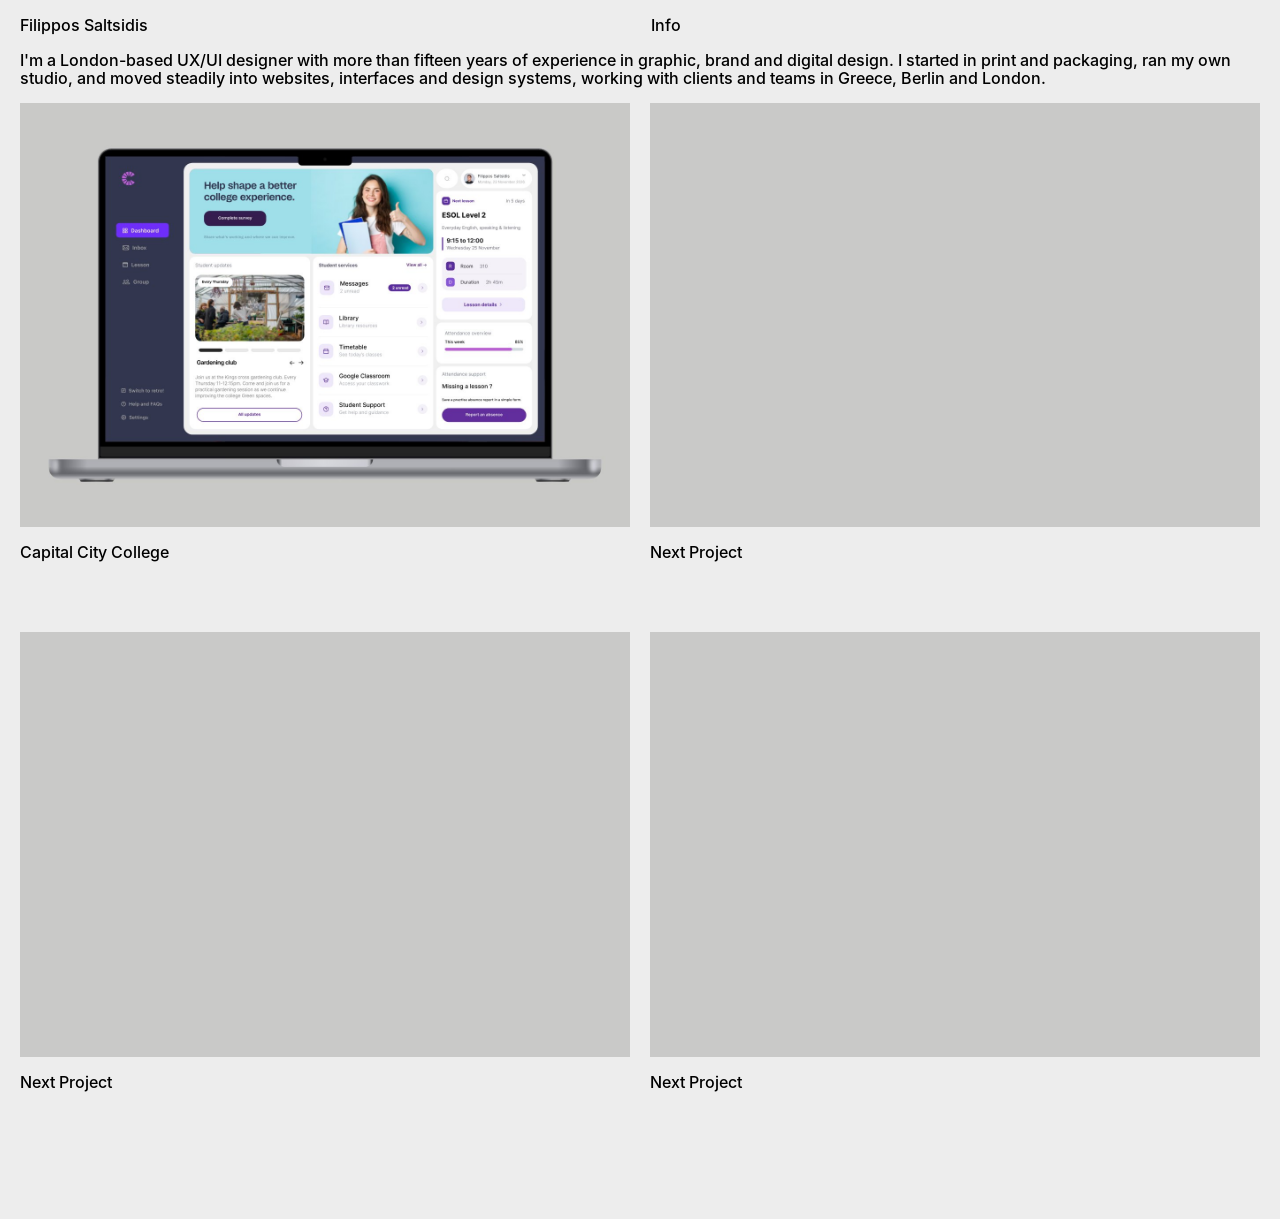
==== commit a5f03091: "Add files via upload" ====
--- a/index.html
+++ b/index.html
@@ -7,15 +7,15 @@
 <link rel="icon" href="data:image/svg+xml,%3Csvg xmlns='http://www.w3.org/2000/svg' viewBox='0 0 64 64'%3E%3Crect width='64' height='64' rx='14' fill='%23000'/%3E%3Ctext x='32' y='44' font-family='Arial' font-weight='700' font-size='34' text-anchor='middle' fill='%23fff'%3EF%3C/text%3E%3C/svg%3E">
 <link rel="stylesheet" href="style.css">
 </head><body class="home-page">
-<header class="site-head"><a href="index.html">Filippos Saltsidis</a><a href="about.html">About</a></header>
-<main class="home">
-<div class="filters"><span>branding</span><span>digital design</span><span>print design</span></div>
+<header class="site-head"><a href="index.html">Filippos Saltsidis</a><a href="about.html">Info</a></header>
+<main>
+<p class="intro">I'm a London-based UX/UI designer with more than fifteen years of experience in graphic, brand and digital design. I started in print and packaging, ran my own studio, and moved steadily into websites, interfaces and design systems, working with clients and teams in Greece, Berlin and London.</p>
 <div class="cards">
 <a class="card" href="work/dashboard.html"><div class="im"><img src="img/home/ccc-cover.jpg" alt="Redesigned Capital City College student dashboard shown on a laptop"></div><p class="cap">Capital City College</p></a>
 <div class="card"><div class="im"></div><p class="cap">Next Project</p></div>
-<div class="card"><div class="im"></div><p class="cap">Capital City College</p></div>
+<div class="card"><div class="im"></div><p class="cap">Next Project</p></div>
 <div class="card"><div class="im"></div><p class="cap">Next Project</p></div>
 </div>
+<div class="home-end"></div>
 </main>
-<footer class="contact"><a href="tel:+447707354630">(+44) 77 07 35 46 30</a><a href="mailto:filipposaltsidis@icloud.com">filipposaltsidis@icloud.com</a></footer>
 </body></html>
--- a/style.css
+++ b/style.css
@@ -1,78 +1,65 @@
-/* Portfolio v7: built from the Figma SVGs (1440 wide). Type: Neue Haas Grotesk Text Pro 55 Roman, 25/32.
-   The licensed font files go in /fonts (see README). Until they are there the site shows Inter, scaled to the same width. */
-@font-face{font-family:"Neue Haas Grotesk Text Pro";font-weight:400;font-style:normal;font-display:swap;src:url("fonts/NHaasGroteskTXPro-55Rg.woff2") format("woff2"),url("fonts/NHaasGroteskTXPro-55Rg.woff") format("woff")}
-@font-face{font-family:"Fallback Grotesk";font-weight:400;font-style:normal;font-display:swap;src:url("fonts/Inter-Regular.woff") format("woff");size-adjust:96.9%}
+/* Portfolio v8: built from the Figma SVGs (1440 wide). Type: Inter Medium (open licence, self-hosted). */
+@font-face{font-family:"Inter";font-weight:500;font-style:normal;font-display:swap;src:url("fonts/Inter-Medium.woff") format("woff")}
 *,*::before,*::after{box-sizing:border-box}
 html{-webkit-text-size-adjust:100%}
-body{margin:0;background:#EDEDED;color:#000;font-family:"Neue Haas Grotesk Text Pro","Fallback Grotesk",Helvetica,Arial,sans-serif;font-weight:400;font-size:17px;line-height:24px;min-height:100vh;display:flex;flex-direction:column;-webkit-font-smoothing:antialiased;text-rendering:optimizeLegibility}
+body{margin:0;background:#EDEDED;color:#000;font-family:Inter,Helvetica,Arial,sans-serif;font-weight:500;font-size:16px;line-height:18px;min-height:100vh;display:flex;flex-direction:column;-webkit-font-smoothing:antialiased;text-rendering:optimizeLegibility}
 a{color:inherit;text-decoration:none}
 a:hover{text-decoration:underline}
 a:focus-visible,button:focus-visible{outline:2px solid currentColor;outline-offset:4px}
 img{display:block;max-width:100%}
 p,ul,h1,h2{margin:0;padding:0}
 ul{list-style:none}
+main{flex:1}
 
 /* ---------- header ---------- */
-.site-head{display:flex;justify-content:space-between;align-items:flex-start;padding:25px 20px 19px;font-size:19px;line-height:24px}
-.site-head.over{color:#000}
+.site-head{display:flex;justify-content:space-between;padding:16px 20px 0}
 
 /* ---------- home ---------- */
-.home{padding:0 20px;flex:1}
-.filters{display:flex;padding-top:90px;font-size:17px;line-height:25px}
-.filters span{margin-right:30px}
-.cards{display:grid;grid-template-columns:1fr;gap:60px;margin-top:40px}
+.intro{padding:0 20px;margin-top:17px}
+.cards{display:grid;grid-template-columns:1fr;gap:40px;padding:0 20px;margin-top:16px}
 .card{display:block}
 .card:hover{text-decoration:none}
-.card .im{aspect-ratio:1/1;background:#C9C9C8;overflow:hidden}
+.card .im{aspect-ratio:690/480;background:#C9C9C8;overflow:hidden}
 .card .im img{width:100%;height:100%;object-fit:cover}
-.card .cap{margin-top:14px}
-.contact{padding:80px 20px 30px;font-size:25px;line-height:32px}
-.contact a{display:block;width:max-content}
+.card .cap{margin-top:16px}
+.home-end{height:60px}
 
 /* ---------- about ---------- */
-.ab{padding:60px 20px 80px;flex:1;max-width:100%}
-.ab p,.ab ul{margin:0 0 24px;max-width:1258px}
-.ab li{position:relative;padding-left:37px}
-.ab li::before{content:"\2022";position:absolute;left:15px}
+.ab{padding:40px 20px 80px;display:grid;grid-template-columns:1fr;gap:32px;font-size:17px;line-height:24px}
+.ab p{margin:0 0 24px}
 .ab a{display:block;width:max-content}
+.ab .col2 p:last-child{margin:0}
 
 /* ---------- case study ---------- */
 body.cspage{background:#fff}
-.cs-hero{position:relative;width:100%;height:0;padding:0 0 68.599%;overflow:hidden}
-.cs-hero img{position:absolute;inset:0;width:100%;height:100%;object-fit:cover}
-.cs{padding:0 20px 60px}
-.cs h1{font-size:25.5px;line-height:32px;font-weight:400;margin:25px 0 30px;max-width:1024px}
-.cs-details{display:grid;grid-template-columns:1fr;gap:24px}
-.cs-meta{font-size:14px;line-height:18px}
-.cs-content p{margin:0 0 24px}
-.cs-content p.clamp{display:-webkit-box;-webkit-line-clamp:4;-webkit-box-orient:vertical;overflow:hidden}
-.more{display:inline-block;padding:0;margin:0;background:none;border:0;font:inherit;letter-spacing:inherit;color:inherit;text-decoration:underline;cursor:pointer}
+.cs-title{padding:40px 20px 0;text-align:center;font-size:25.5px;line-height:32px;font-weight:500;color:#702DFF}
+.cs-lead{padding:0 20px;margin:24px auto 0;text-align:center;font-size:17px;line-height:24px}
+.cs-lead p.clamp{display:-webkit-box;-webkit-line-clamp:5;-webkit-box-orient:vertical;overflow:hidden}
+.more{display:inline-block;padding:0;margin:12px 0 0;background:none;border:0;font:inherit;color:inherit;text-decoration:underline;cursor:pointer}
 .more[hidden]{display:inline-block;visibility:hidden}
-.cs-blocks{margin-top:60px}
+.cs-blocks{padding:0 20px;margin-top:60px}
 .blk{width:100%;margin:0 0 60px;background:#B0B0B0;overflow:hidden}
 .blk img{width:100%;height:100%;object-fit:cover}
 .blk.b1{aspect-ratio:1400/790}
-.blk.b2{aspect-ratio:1400/930}
-.pair{display:grid;grid-template-columns:1fr 1fr;gap:10px;margin:0}
-.pair .blk{aspect-ratio:548/612;background:#7A7F8B;margin:0}
+.blk.b2,.blk.b3{aspect-ratio:1400/930}
+.pair{display:grid;grid-template-columns:1fr 1fr;gap:10px}
+.pair .blk{aspect-ratio:548/612;margin:0}
+.pair{margin:0 0 60px}
+.cs-meta{padding:0 20px 80px}
 
 @media(min-width:768px){
- body{font-size:25px;line-height:32px}
- .site-head{font-size:25px;line-height:30px}
- .filters{font-size:25px;line-height:32px;padding-top:123px}
- .cards{grid-template-columns:1fr 1fr;gap:123.9px 20px;margin-top:52px}
- .card .cap{margin-top:22px}
- .contact{font-size:37.7px;line-height:47px;padding:145px 20px 39px}
- .ab{padding-top:122px;padding-bottom:290px}
- .ab p,.ab ul{margin-bottom:32px}
- .cs-hero{padding-bottom:46.9444%}
- .cs{padding-bottom:94px}
- .cs h1{font-size:37px;line-height:40px;margin:28px 0 50px}
- .cs-details{grid-template-columns:28.2% minmax(0,950px);gap:0}
- .cs-meta{font-size:18px;line-height:23px}
- .cs-content p{margin-bottom:32px}
- .cs-blocks{margin-top:141px}
- .blk{margin-bottom:100px}
- .pair{margin:0 10.1429% 0;gap:20px}
+ body{font-size:16px}
+ .site-head{display:grid;grid-template-columns:50.893% 1fr}
+ .cards{grid-template-columns:1fr 1fr;gap:71.057px 20px}
+ .home-end{height:128px}
+ .ab{grid-template-columns:50.893% 1fr;gap:0;font-size:25px;line-height:32px;padding:69px 20px 80px}
+ .ab .col1{max-width:687px}
+ .ab p{margin-bottom:32px}
+ .cs-title{font-size:37px;line-height:46px;padding-top:69px}
+ .cs-lead{max-width:875px;font-size:25px;line-height:32px;margin-top:31px}
+ .cs-blocks{margin-top:101px}
+ .blk,.pair{margin-bottom:100px}
+ .pair{margin-left:10.1429%;margin-right:10.1429%;gap:20px}
+ .blk.b3{margin-bottom:17px}
+ .cs-meta{padding-bottom:220px}
 }
-@media(min-width:1400px){.site-head.over{position:absolute;left:0;right:0;top:0;z-index:2;color:#fff}}
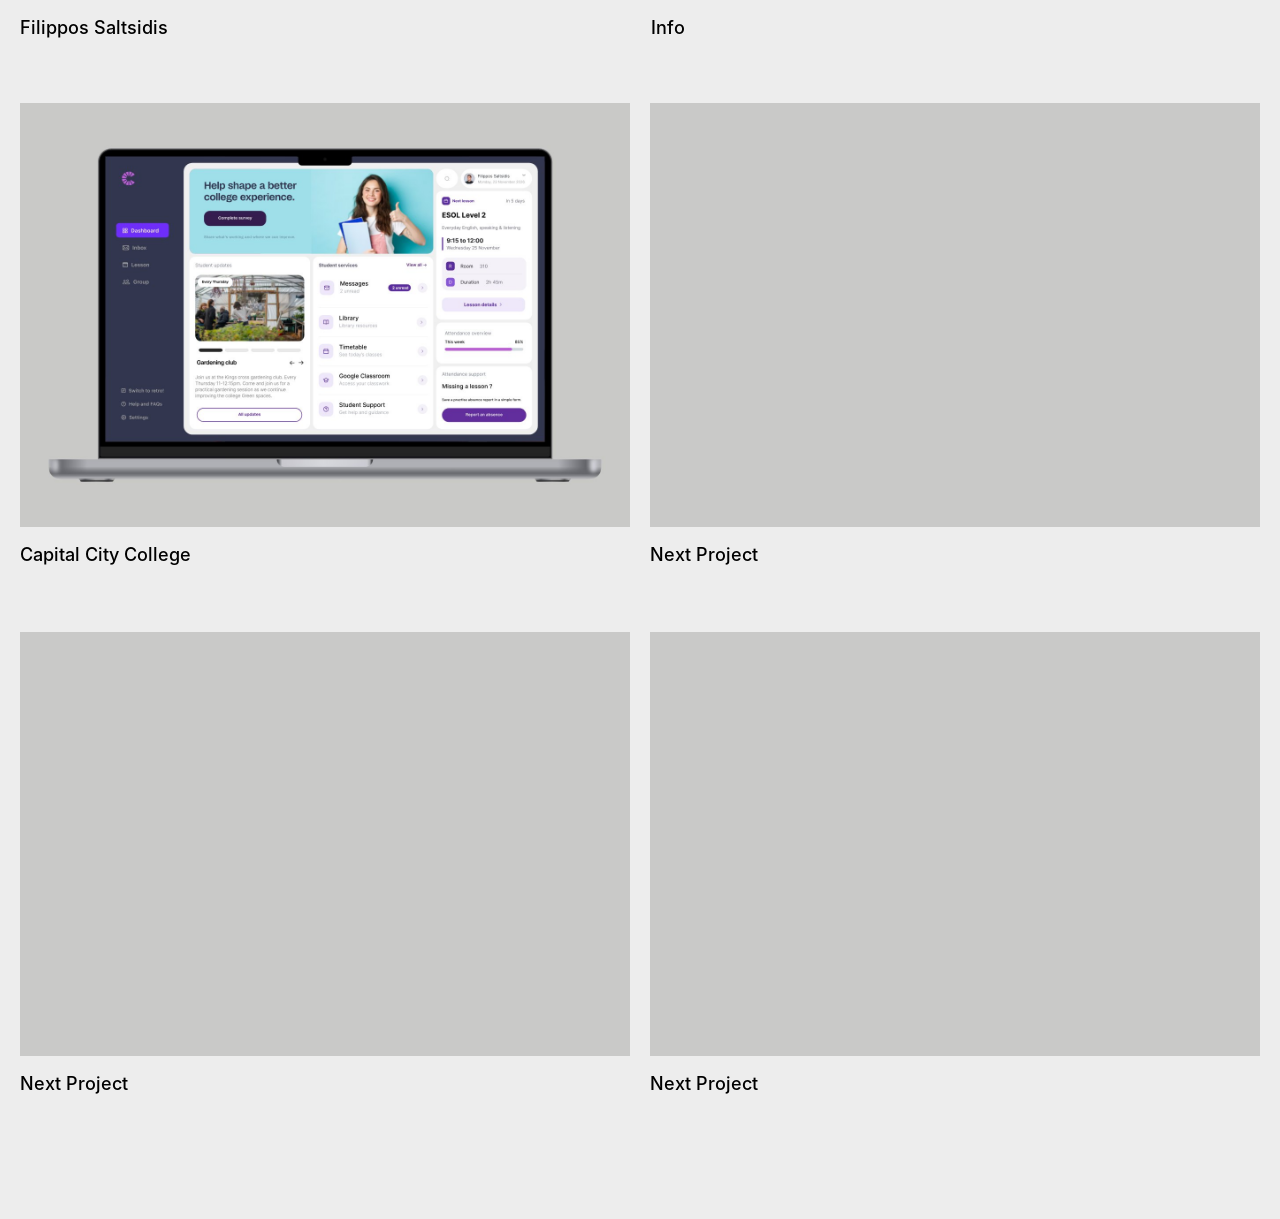
==== commit d54aec94: "Add files via upload" ====
--- a/index.html
+++ b/index.html
@@ -9,7 +9,6 @@
 </head><body class="home-page">
 <header class="site-head"><a href="index.html">Filippos Saltsidis</a><a href="about.html">Info</a></header>
 <main>
-<p class="intro">I'm a London-based UX/UI designer with more than fifteen years of experience in graphic, brand and digital design. I started in print and packaging, ran my own studio, and moved steadily into websites, interfaces and design systems, working with clients and teams in Greece, Berlin and London.</p>
 <div class="cards">
 <a class="card" href="work/dashboard.html"><div class="im"><img src="img/home/ccc-cover.jpg" alt="Redesigned Capital City College student dashboard shown on a laptop"></div><p class="cap">Capital City College</p></a>
 <div class="card"><div class="im"></div><p class="cap">Next Project</p></div>
@@ -18,4 +17,22 @@
 </div>
 <div class="home-end"></div>
 </main>
+<script>
+(function(){
+  var h=document.querySelector(".site-head"); if(!h) return;
+  var hero=document.querySelector(".cs-hero"), last=window.scrollY, busy=false;
+  function update(){
+    var y=window.scrollY;
+    if(y<=8){ h.classList.remove("hide"); last=y; }
+    else if(Math.abs(y-last)>=6){
+      h.classList.toggle("hide", y>last);
+      last=y;
+    }
+    if(hero) h.classList.toggle("over", y < hero.offsetHeight-h.offsetHeight);
+    busy=false;
+  }
+  window.addEventListener("scroll",function(){ if(!busy){ busy=true; requestAnimationFrame(update); } },{passive:true});
+  window.addEventListener("resize",update); update();
+})();
+</script>
 </body></html>
--- a/style.css
+++ b/style.css
@@ -1,65 +1,67 @@
-/* Portfolio v8: built from the Figma SVGs (1440 wide). Type: Inter Medium (open licence, self-hosted). */
+/* Portfolio v9: built from the Figma v2 designs (1440 wide). Type: Inter Medium (open licence, self-hosted). */
 @font-face{font-family:"Inter";font-weight:500;font-style:normal;font-display:swap;src:url("fonts/Inter-Medium.woff") format("woff")}
 *,*::before,*::after{box-sizing:border-box}
 html{-webkit-text-size-adjust:100%}
-body{margin:0;background:#EDEDED;color:#000;font-family:Inter,Helvetica,Arial,sans-serif;font-weight:500;font-size:16px;line-height:18px;min-height:100vh;display:flex;flex-direction:column;-webkit-font-smoothing:antialiased;text-rendering:optimizeLegibility}
+body{--bg:#EDEDED;margin:0;background:var(--bg);color:#000;font-family:Inter,Helvetica,Arial,sans-serif;font-weight:500;font-size:16px;line-height:21px;min-height:100vh;display:flex;flex-direction:column;-webkit-font-smoothing:antialiased;text-rendering:optimizeLegibility}
+body.cspage{--bg:#fff}
 a{color:inherit;text-decoration:none}
-a:hover{text-decoration:underline}
 a:focus-visible,button:focus-visible{outline:2px solid currentColor;outline-offset:4px}
 img{display:block;max-width:100%}
 p,ul,h1,h2{margin:0;padding:0}
 ul{list-style:none}
 main{flex:1}
 
-/* ---------- header ---------- */
-.site-head{display:flex;justify-content:space-between;padding:16px 20px 0}
+/* ---------- header: hides on scroll down, returns on scroll up ---------- */
+.site-head{position:fixed;top:0;left:0;right:0;z-index:10;display:flex;justify-content:space-between;padding:14px 20px 12px;background:var(--bg);transition:transform .3s ease,background-color .2s ease,color .2s ease}
+.site-head.hide{transform:translateY(-100%)}
+.site-head:focus-within{transform:none}
+.site-head.over{background:transparent;color:#fff}
+@media(prefers-reduced-motion:reduce){.site-head{transition:none}}
 
 /* ---------- home ---------- */
-.intro{padding:0 20px;margin-top:17px}
-.cards{display:grid;grid-template-columns:1fr;gap:40px;padding:0 20px;margin-top:16px}
+.cards{display:grid;grid-template-columns:1fr;gap:40px;padding:0 20px;margin-top:72px}
 .card{display:block}
-.card:hover{text-decoration:none}
 .card .im{aspect-ratio:690/480;background:#C9C9C8;overflow:hidden}
 .card .im img{width:100%;height:100%;object-fit:cover}
-.card .cap{margin-top:16px}
+.card .cap{margin-top:14px}
 .home-end{height:60px}
 
-/* ---------- about ---------- */
-.ab{padding:40px 20px 80px;display:grid;grid-template-columns:1fr;gap:32px;font-size:17px;line-height:24px}
-.ab p{margin:0 0 24px}
+/* ---------- info ---------- */
+.ab{padding:80px 20px 80px;display:grid;align-content:start;grid-template-columns:1fr;gap:21px}
+.ab p{margin:0 0 21px}
 .ab a{display:block;width:max-content}
 .ab .col2 p:last-child{margin:0}
 
 /* ---------- case study ---------- */
-body.cspage{background:#fff}
-.cs-title{padding:40px 20px 0;text-align:center;font-size:25.5px;line-height:32px;font-weight:500;color:#702DFF}
-.cs-lead{padding:0 20px;margin:24px auto 0;text-align:center;font-size:17px;line-height:24px}
+.cs-hero{width:100%;aspect-ratio:1440/790;background:#B0B0B0;overflow:hidden}
+.cs-hero img{width:100%;height:100%;object-fit:cover}
+.cs-title{padding:24px 20px 0;font-size:25.5px;line-height:32px;font-weight:500;color:#702DFF}
+.cs-lead{padding:0 20px;margin-top:20px}
 .cs-lead p.clamp{display:-webkit-box;-webkit-line-clamp:5;-webkit-box-orient:vertical;overflow:hidden}
 .more{display:inline-block;padding:0;margin:12px 0 0;background:none;border:0;font:inherit;color:inherit;text-decoration:underline;cursor:pointer}
-.more[hidden]{display:inline-block;visibility:hidden}
+.more[hidden]{display:none}
+.cs-meta{padding:0 20px;margin-top:24px;font-size:14px;line-height:19px;color:#6F6F6F}
 .cs-blocks{padding:0 20px;margin-top:60px}
 .blk{width:100%;margin:0 0 60px;background:#B0B0B0;overflow:hidden}
-.blk img{width:100%;height:100%;object-fit:cover}
-.blk.b1{aspect-ratio:1400/790}
 .blk.b2,.blk.b3{aspect-ratio:1400/930}
-.pair{display:grid;grid-template-columns:1fr 1fr;gap:10px}
+.pair{display:grid;grid-template-columns:1fr 1fr;gap:10px;margin:0 0 60px}
 .pair .blk{aspect-ratio:548/612;margin:0}
-.pair{margin:0 0 60px}
-.cs-meta{padding:0 20px 80px}
+.cs-end{height:60px}
 
 @media(min-width:768px){
- body{font-size:16px}
- .site-head{display:grid;grid-template-columns:50.893% 1fr}
- .cards{grid-template-columns:1fr 1fr;gap:71.057px 20px}
- .home-end{height:128px}
- .ab{grid-template-columns:50.893% 1fr;gap:0;font-size:25px;line-height:32px;padding:69px 20px 80px}
- .ab .col1{max-width:687px}
- .ab p{margin-bottom:32px}
- .cs-title{font-size:37px;line-height:46px;padding-top:69px}
- .cs-lead{max-width:875px;font-size:25px;line-height:32px;margin-top:31px}
- .cs-blocks{margin-top:101px}
+ body{font-size:18px;line-height:23.5px}
+ .site-head{display:grid;grid-template-columns:50.893% 1fr;padding:16.4px 20px 12px}
+ .cards{grid-template-columns:1fr 1fr;gap:65.057px 20px;margin-top:103px}
+ .card .cap{margin-top:16px}
+ .home-end{height:123px}
+ .ab{grid-template-columns:50.893% 1fr;gap:0;padding:103px 20px 80px}
+ .ab .col1{max-width:690px}
+ .ab p{margin-bottom:23.5px}
+ .cs-title{font-size:37px;line-height:46px;padding-top:24.7px}
+ .cs-lead{max-width:855px;margin-top:23px}
+ .cs-meta{font-size:16px;line-height:21.45px;margin-top:25.7px}
+ .cs-blocks{margin-top:170.5px}
  .blk,.pair{margin-bottom:100px}
  .pair{margin-left:10.1429%;margin-right:10.1429%;gap:20px}
- .blk.b3{margin-bottom:17px}
- .cs-meta{padding-bottom:220px}
+ .cs-end{height:344px}
 }
